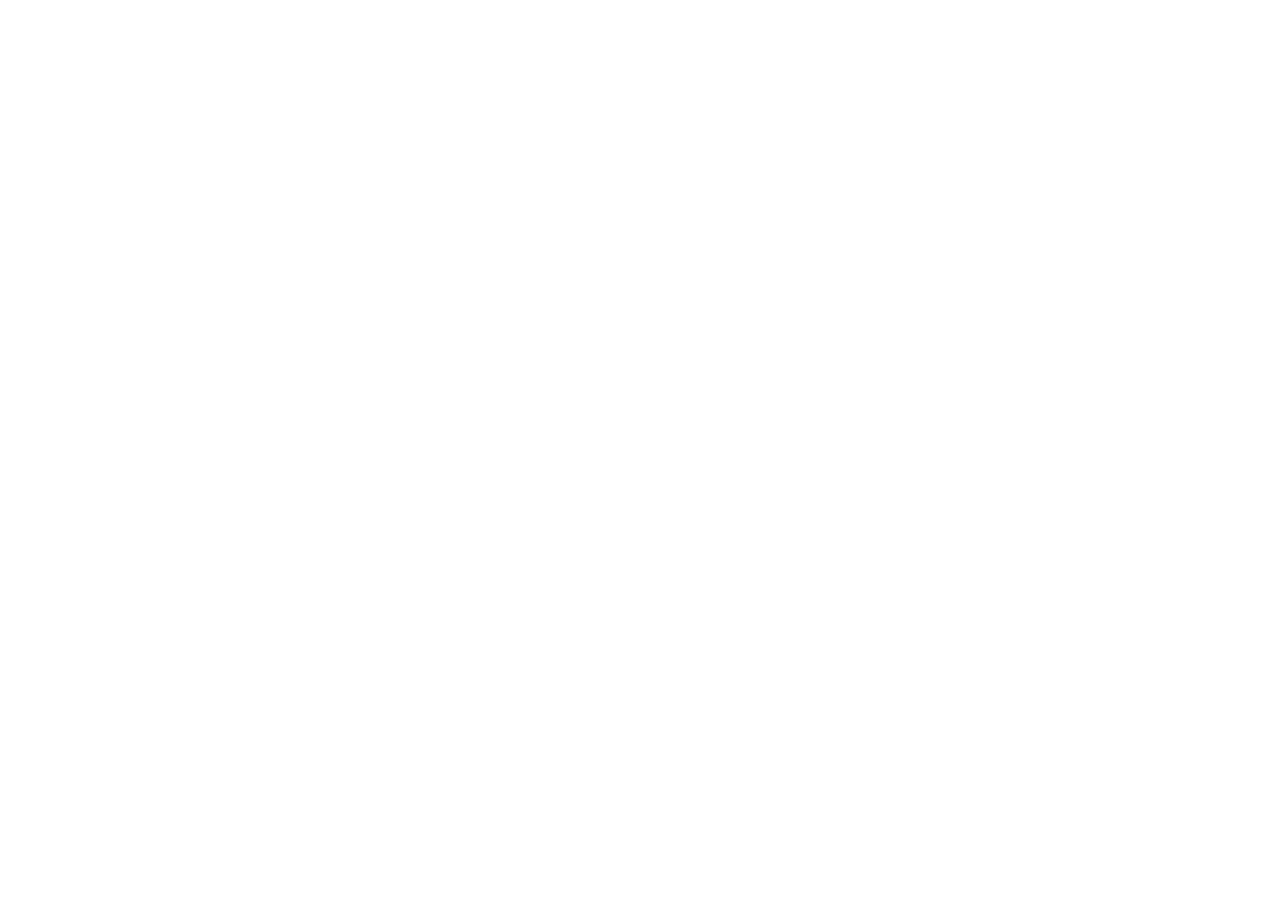
==== 3_Collection-project/index.html @ 9369c30a "add new excercies to git" ====
<!DOCTYPE html>
<html lang="en">
<head>
    <meta charset="UTF-8">
    <meta name="viewport" content="width=device-width, initial-scale=1.0">
    <title>3_Collection</title>
    <script defer src="script.js"></script>
</head>
<body>
    
</body>
</html>
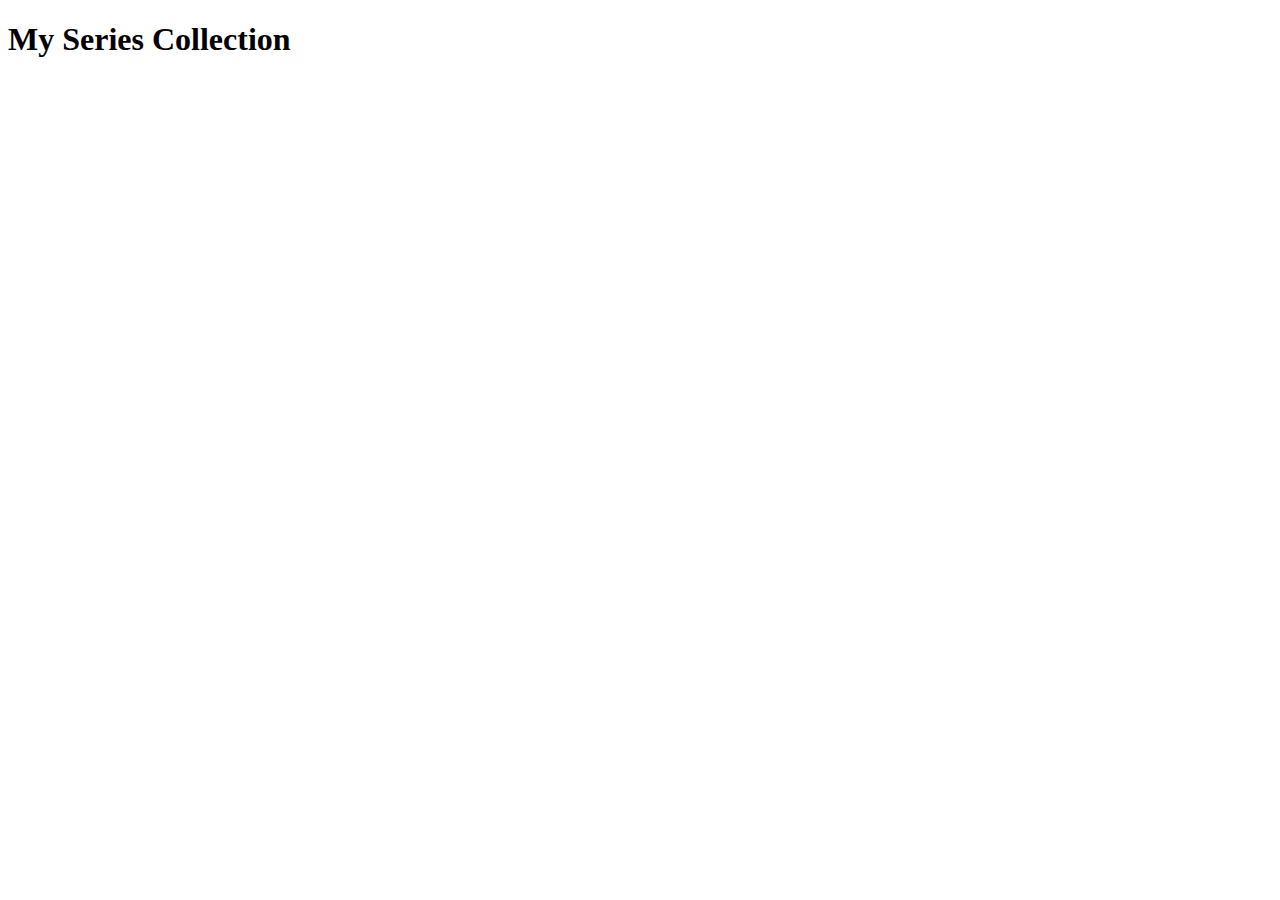
==== commit 0a8ba906: "add HTML content to the file" ====
--- a/3_Collection-project/index.html
+++ b/3_Collection-project/index.html
@@ -7,6 +7,11 @@
     <script defer src="script.js"></script>
 </head>
 <body>
-    
+    <div class="container">
+        <h1>My Series Collection</h1>
+        <div class="card-container">
+
+        </div>
+    </div>
 </body>
 </html>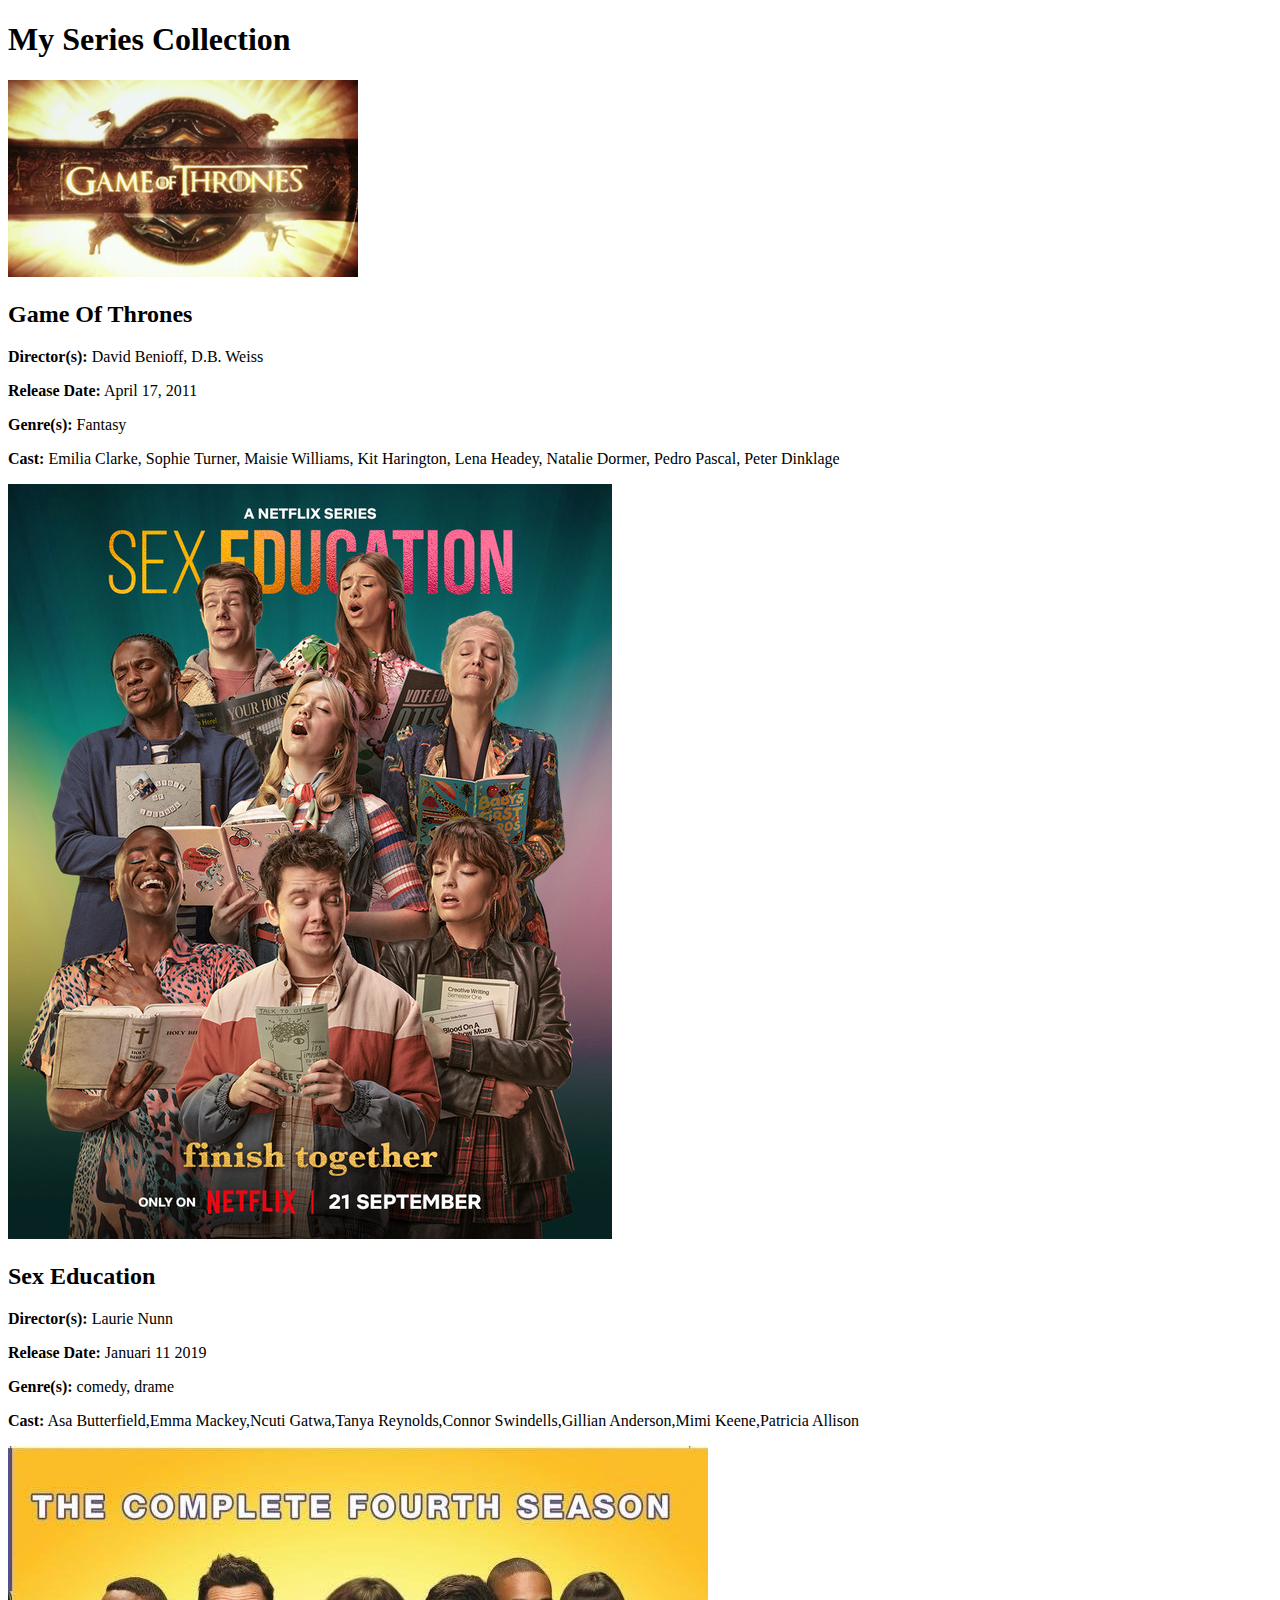
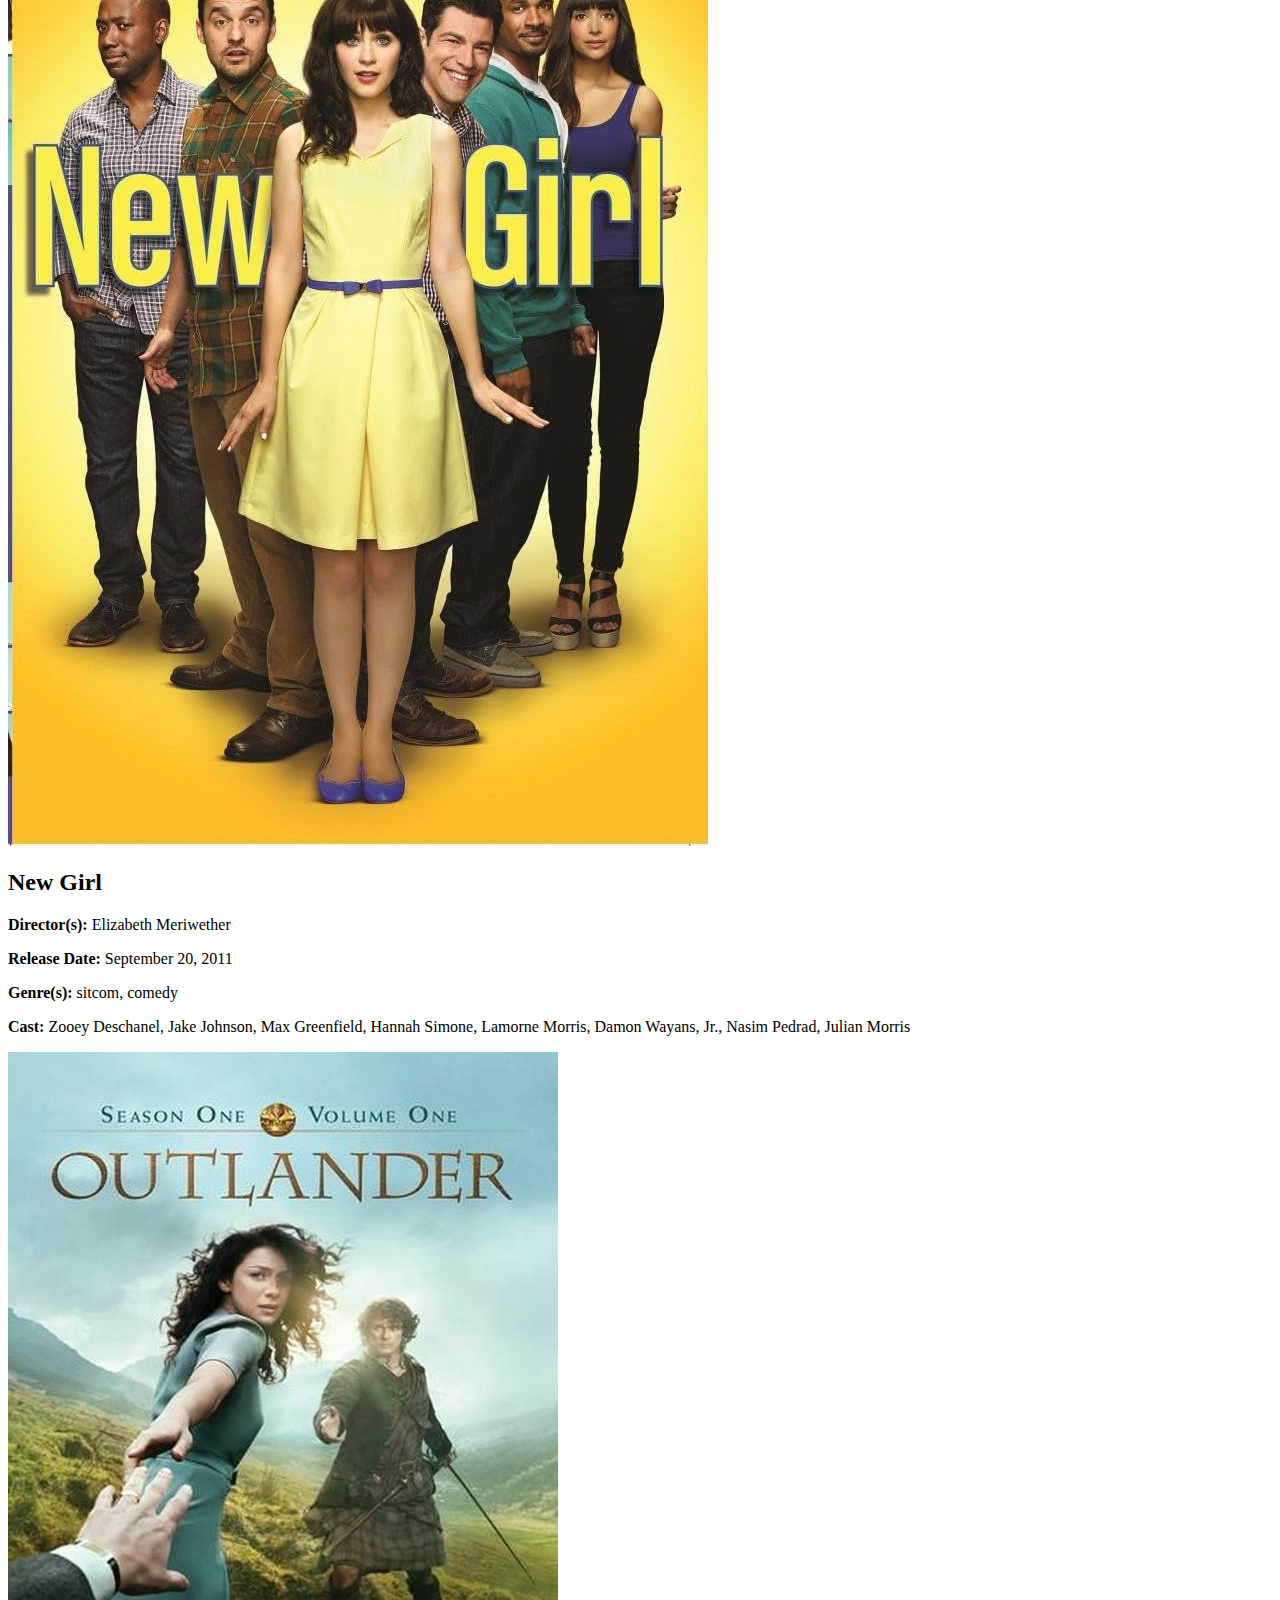
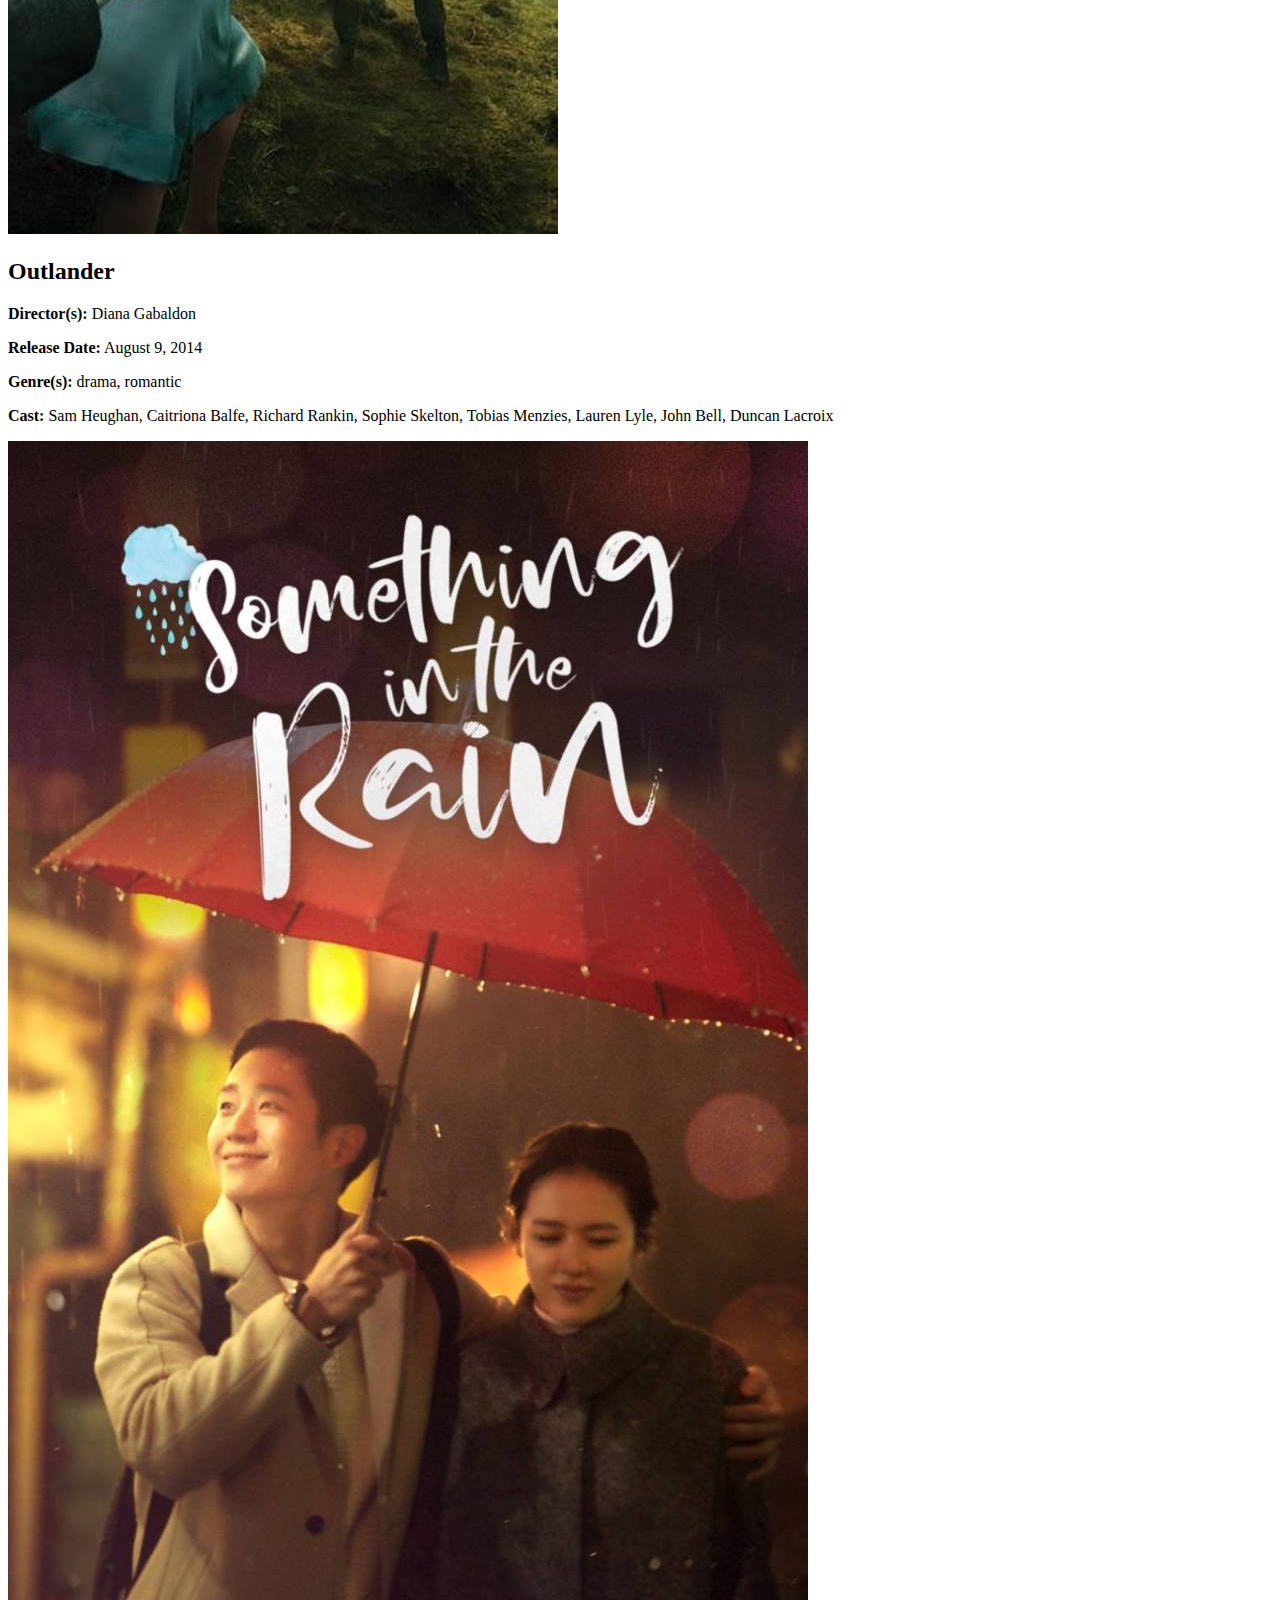
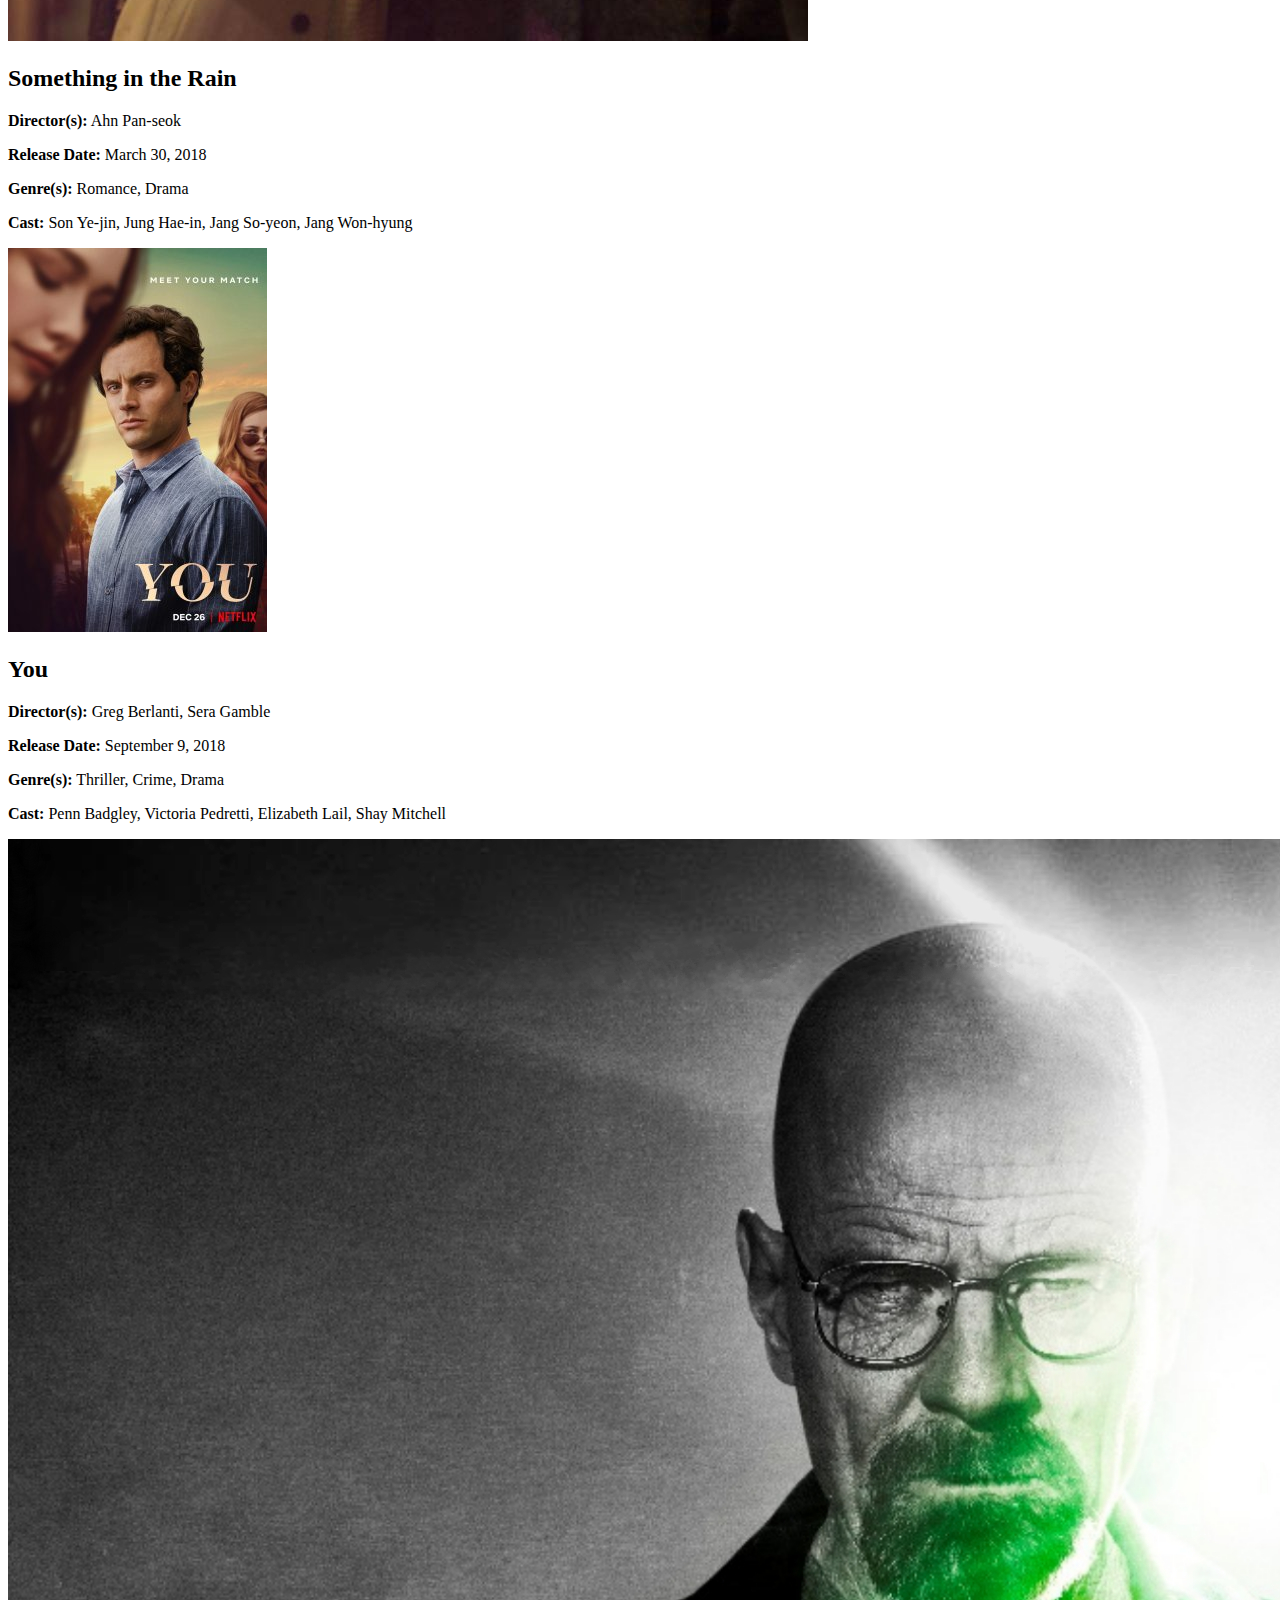
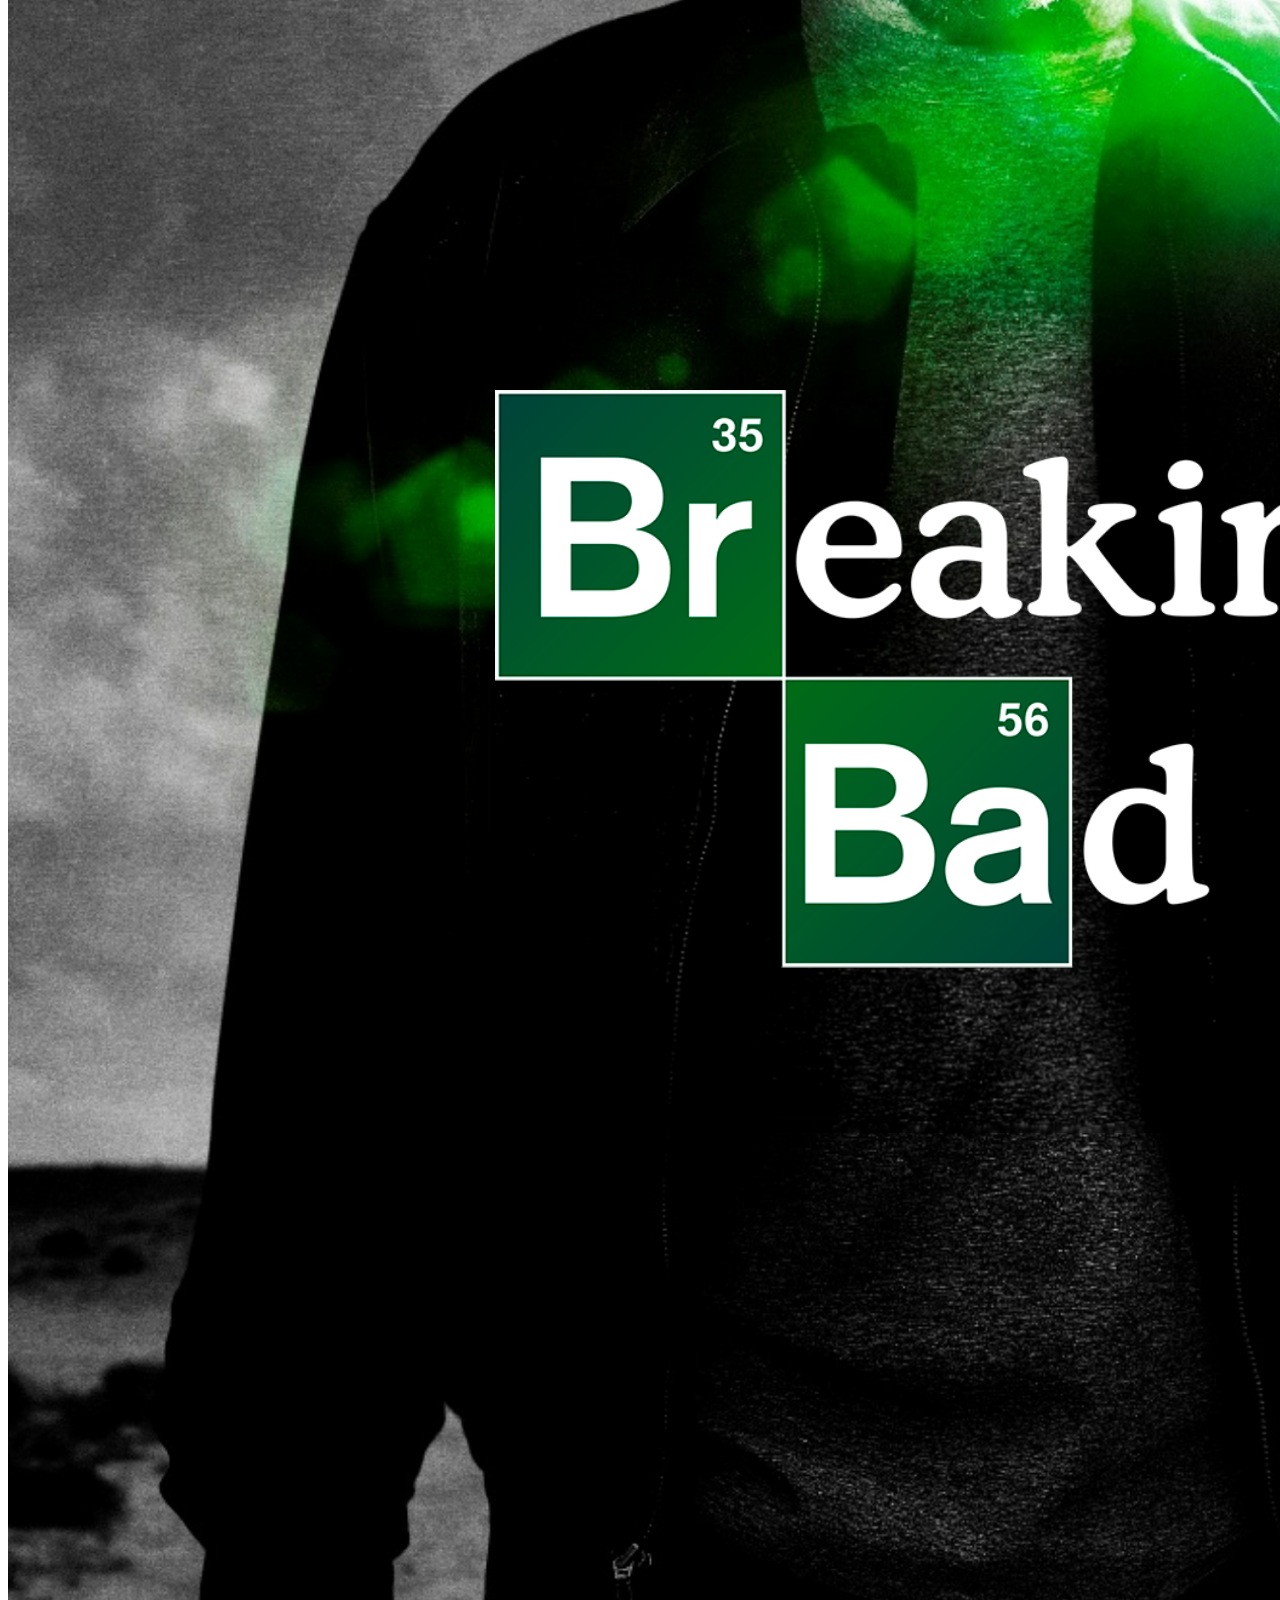
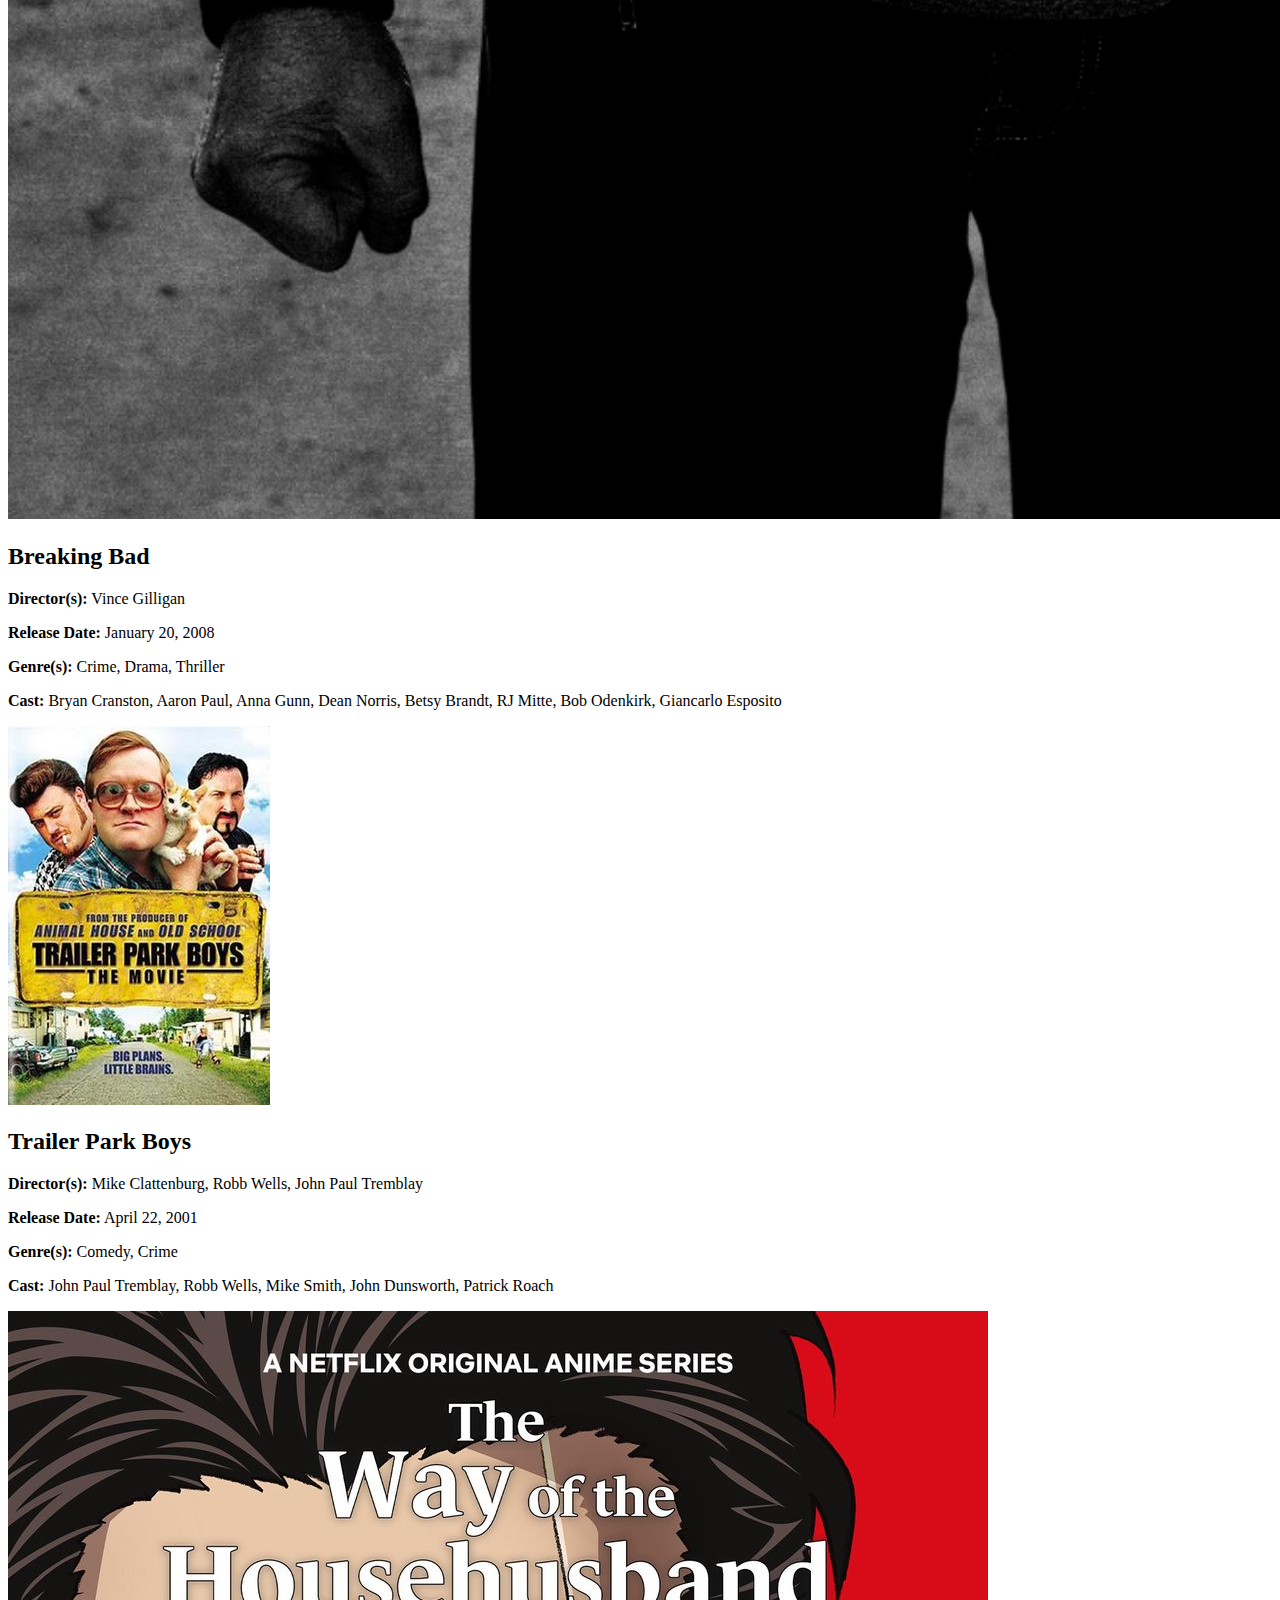
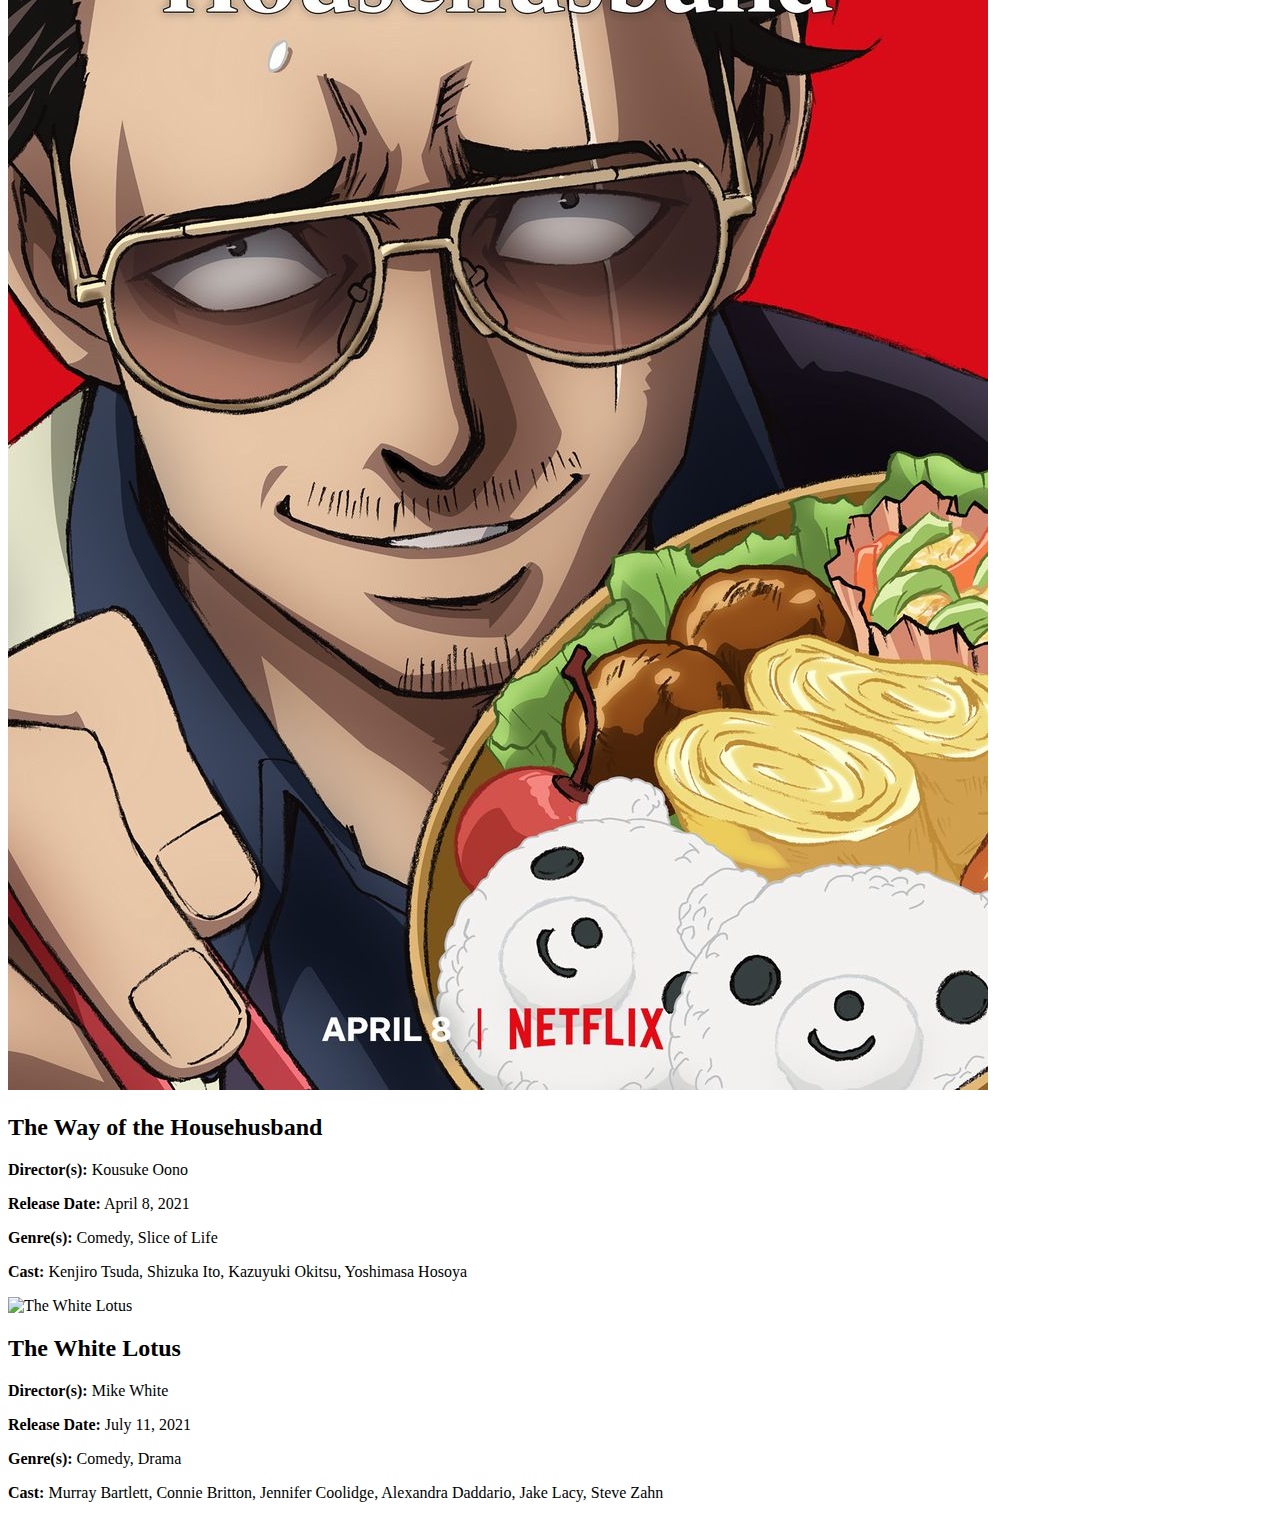
==== commit 63ff6f2c: "add HTML test to the file" ====
--- a/3_Collection-project/index.html
+++ b/3_Collection-project/index.html
@@ -10,7 +10,116 @@
     <div class="container">
         <h1>My Series Collection</h1>
         <div class="card-container">
-
+            <!--First Card-->
+            <div class="card"> 
+                <img src="../img/Game_of_Thrones_title_card.jpg" alt="Game Of Thrones" class="card-image">
+                <div class="card-info">
+                    <h2>Game Of Thrones</h2>
+                    <p><strong>Director(s):</strong> David Benioff, D.B. Weiss</p>
+                    <p><strong>Release Date:</strong> April 17, 2011</p>
+                    <p><strong>Genre(s):</strong> Fantasy</p>
+                    <p><strong>Cast:</strong> Emilia Clarke, Sophie Turner, Maisie Williams, Kit Harington, Lena Headey, Natalie Dormer, Pedro Pascal, Peter Dinklage</p>
+                </div>
+            </div>
+            <!--Second Card-->
+            <div class="card">
+                <img src="../img/sex_education_.jpg" alt="Sex Education" class="card-image">
+                <div class="card-info">
+                    <h2>Sex Education</h2>
+                    <p><strong>Director(s):</strong> Laurie Nunn</p>
+                    <p><strong>Release Date:</strong> Januari 11 2019</p>
+                    <p><strong>Genre(s):</strong> comedy, drame</p>
+                    <p><strong>Cast:</strong> Asa Butterfield,Emma Mackey,Ncuti Gatwa,Tanya Reynolds,Connor Swindells,Gillian Anderson,Mimi Keene,Patricia Allison</p>
+                </div>
+            </div>
+            <!--Third Card-->
+            <div class="card">
+                <img src="../img/new_girl.jpg" alt="New Girl" class="card-image">
+                <div class="card-info">
+                    <h2>New Girl</h2>
+                    <p><strong>Director(s):</strong> Elizabeth Meriwether</p>
+                    <p><strong>Release Date:</strong> September 20, 2011</p>
+                    <p><strong>Genre(s):</strong> sitcom, comedy</p>
+                    <p><strong>Cast:</strong> Zooey Deschanel, Jake Johnson, Max Greenfield, Hannah Simone, Lamorne Morris, Damon Wayans, Jr., Nasim Pedrad, Julian Morris</p>
+                </div>
+            </div>
+            <!--Fourth Card-->
+            <div class="card">
+                <img src="../img/Outlander.jpg" alt="Outlander" class="card-image">
+                <div class="card-info">
+                    <h2>Outlander</h2>
+                    <p><strong>Director(s):</strong> Diana Gabaldon</p>
+                    <p><strong>Release Date:</strong> August 9, 2014</p>
+                    <p><strong>Genre(s):</strong> drama, romantic</p>
+                    <p><strong>Cast:</strong> Sam Heughan, Caitriona Balfe, Richard Rankin, Sophie Skelton, Tobias Menzies, Lauren Lyle, John Bell, Duncan Lacroix</p>
+                </div>
+            </div>
+            <!--Fifth Card-->
+            <div class="card">
+                <img src="../img/Sonething_In_The_Rain.jpg" alt="Something in the Rain" class="card-image">
+                <div class="card-info">
+                    <h2>Something in the Rain</h2>
+                    <p><strong>Director(s):</strong> Ahn Pan-seok</p>
+                    <p><strong>Release Date:</strong> March 30, 2018</p>
+                    <p><strong>Genre(s):</strong> Romance, Drama</p>
+                    <p><strong>Cast:</strong> Son Ye-jin, Jung Hae-in, Jang So-yeon, Jang Won-hyung</p>
+                </div>
+            </div>
+            <!--sixth Card-->
+            <div class="card">
+                <img src="../img/You.jpg" alt="You" class="card-image">
+                <div class="card-info">
+                    <h2>You</h2>
+                    <p><strong>Director(s):</strong> Greg Berlanti, Sera Gamble</p>
+                    <p><strong>Release Date:</strong> September 9, 2018</p>
+                    <p><strong>Genre(s):</strong> Thriller, Crime, Drama</p>
+                    <p><strong>Cast:</strong> Penn Badgley, Victoria Pedretti, Elizabeth Lail, Shay Mitchell</p>
+                </div>
+            </div>
+            <!--seventh Card-->
+            <div class="card">
+                <img src="../img/breaking_bad.jpg" alt="Breaking Bad" class="card-image">
+                <div class="card-info">
+                    <h2>Breaking Bad</h2>
+                    <p><strong>Director(s):</strong> Vince Gilligan</p>
+                    <p><strong>Release Date:</strong> January 20, 2008</p>
+                    <p><strong>Genre(s):</strong> Crime, Drama, Thriller</p>
+                    <p><strong>Cast:</strong> Bryan Cranston, Aaron Paul, Anna Gunn, Dean Norris, Betsy Brandt, RJ Mitte, Bob Odenkirk, Giancarlo Esposito</p>
+                </div>
+            </div>
+            <!--eighth Card-->
+            <div class="card">
+                <img src="../img/trailer_park_boys.jpg" alt="Trailer Park Boys" class="card-image">
+                <div class="card-info">
+                    <h2>Trailer Park Boys</h2>
+                    <p><strong>Director(s):</strong> Mike Clattenburg, Robb Wells, John Paul Tremblay</p>
+                    <p><strong>Release Date:</strong> April 22, 2001</p>
+                    <p><strong>Genre(s):</strong> Comedy, Crime</p>
+                    <p><strong>Cast:</strong> John Paul Tremblay, Robb Wells, Mike Smith, John Dunsworth, Patrick Roach</p>
+                </div>
+            </div>
+            <!--ninth Card-->
+            <div class="card">
+                <img src="../img/Househusband_.jpg" alt="The Way of the Househusband" class="card-image">
+                <div class="card-info">
+                    <h2>The Way of the Househusband</h2>
+                    <p><strong>Director(s):</strong> Kousuke Oono</p>
+                    <p><strong>Release Date:</strong> April 8, 2021</p>
+                    <p><strong>Genre(s):</strong> Comedy, Slice of Life</p>
+                    <p><strong>Cast:</strong> Kenjiro Tsuda, Shizuka Ito, Kazuyuki Okitsu, Yoshimasa Hosoya</p>
+                </div>
+            </div>
+            <!--tenth Card-->
+            <div class="card">
+                <img src="./img/Game_of_Thrones_title_card.jpg" alt="The White Lotus" class="card-image">
+                <div class="card-info">
+                    <h2>The White Lotus</h2>
+                    <p><strong>Director(s):</strong> Mike White</p>
+                    <p><strong>Release Date:</strong> July 11, 2021</p>
+                    <p><strong>Genre(s):</strong> Comedy, Drama</p>
+                    <p><strong>Cast:</strong> Murray Bartlett, Connie Britton, Jennifer Coolidge, Alexandra Daddario, Jake Lacy, Steve Zahn</p>
+                </div>
+            </div>
         </div>
     </div>
 </body>
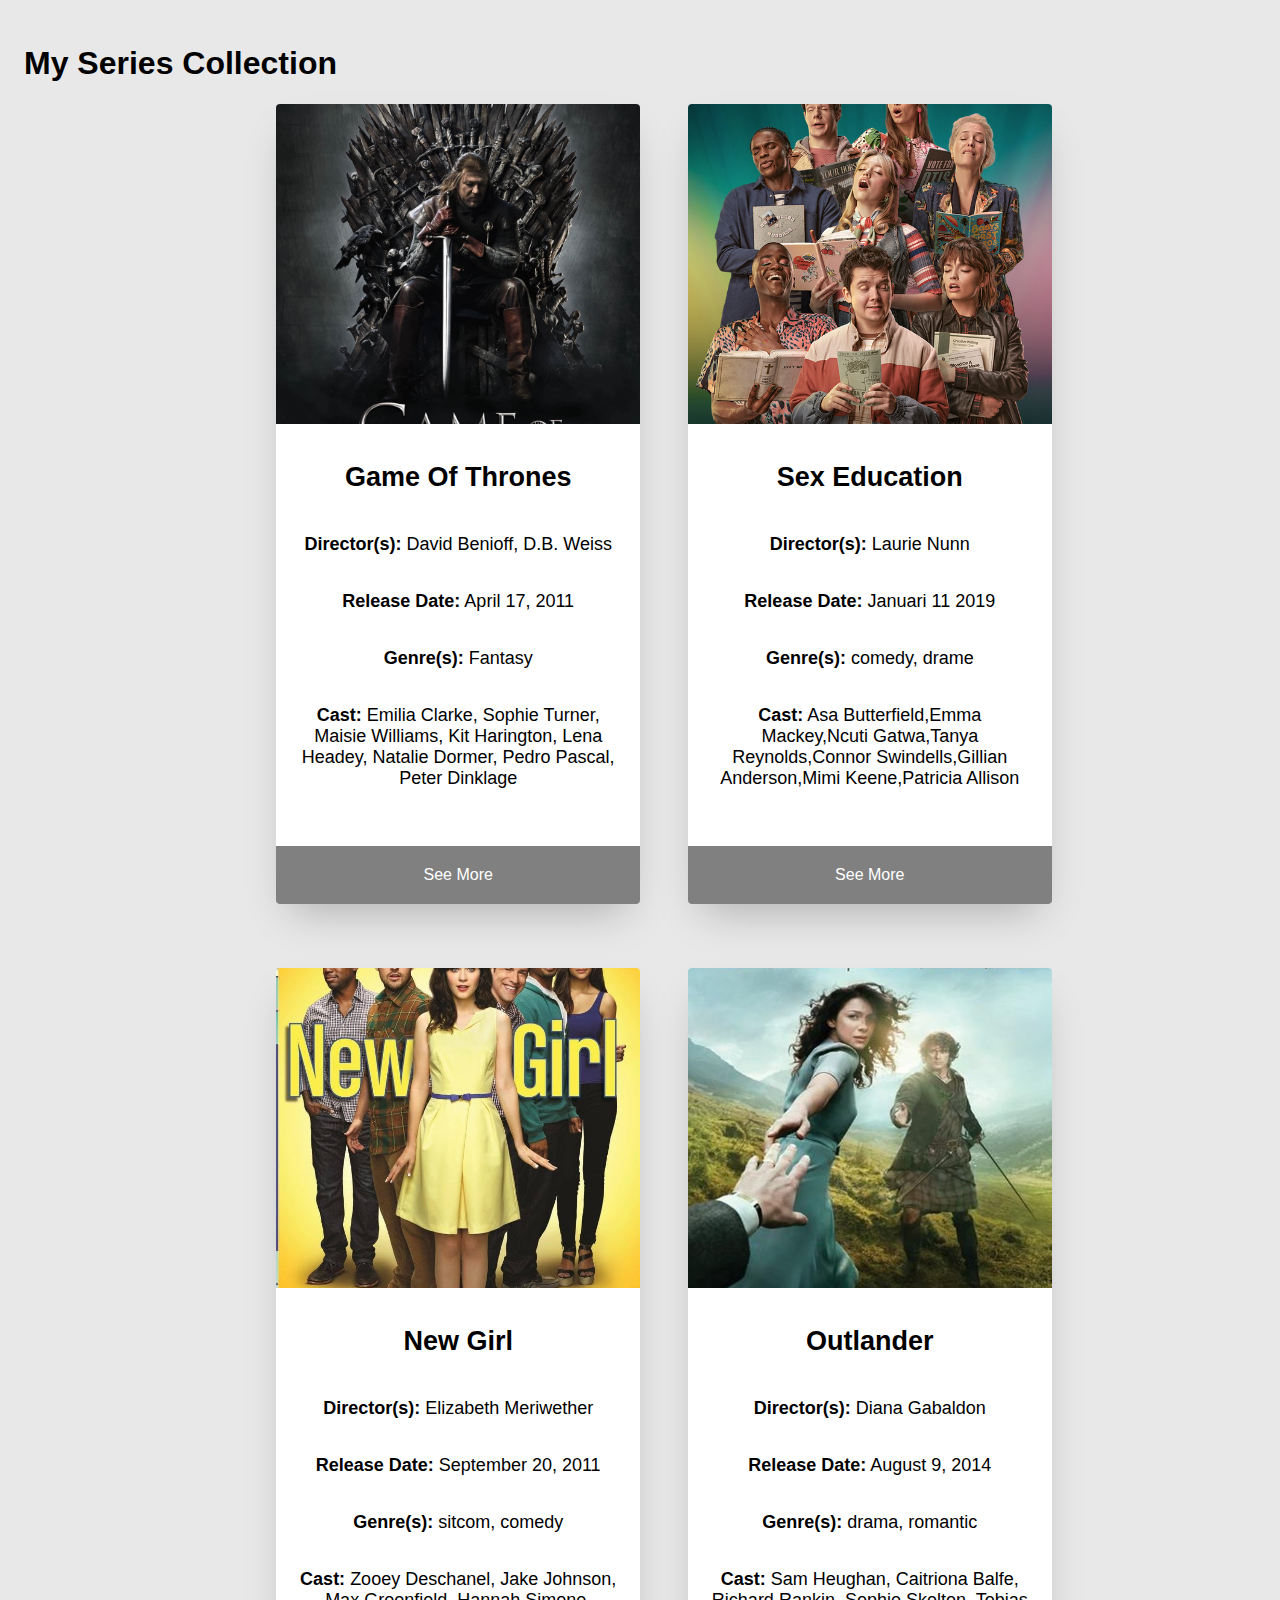
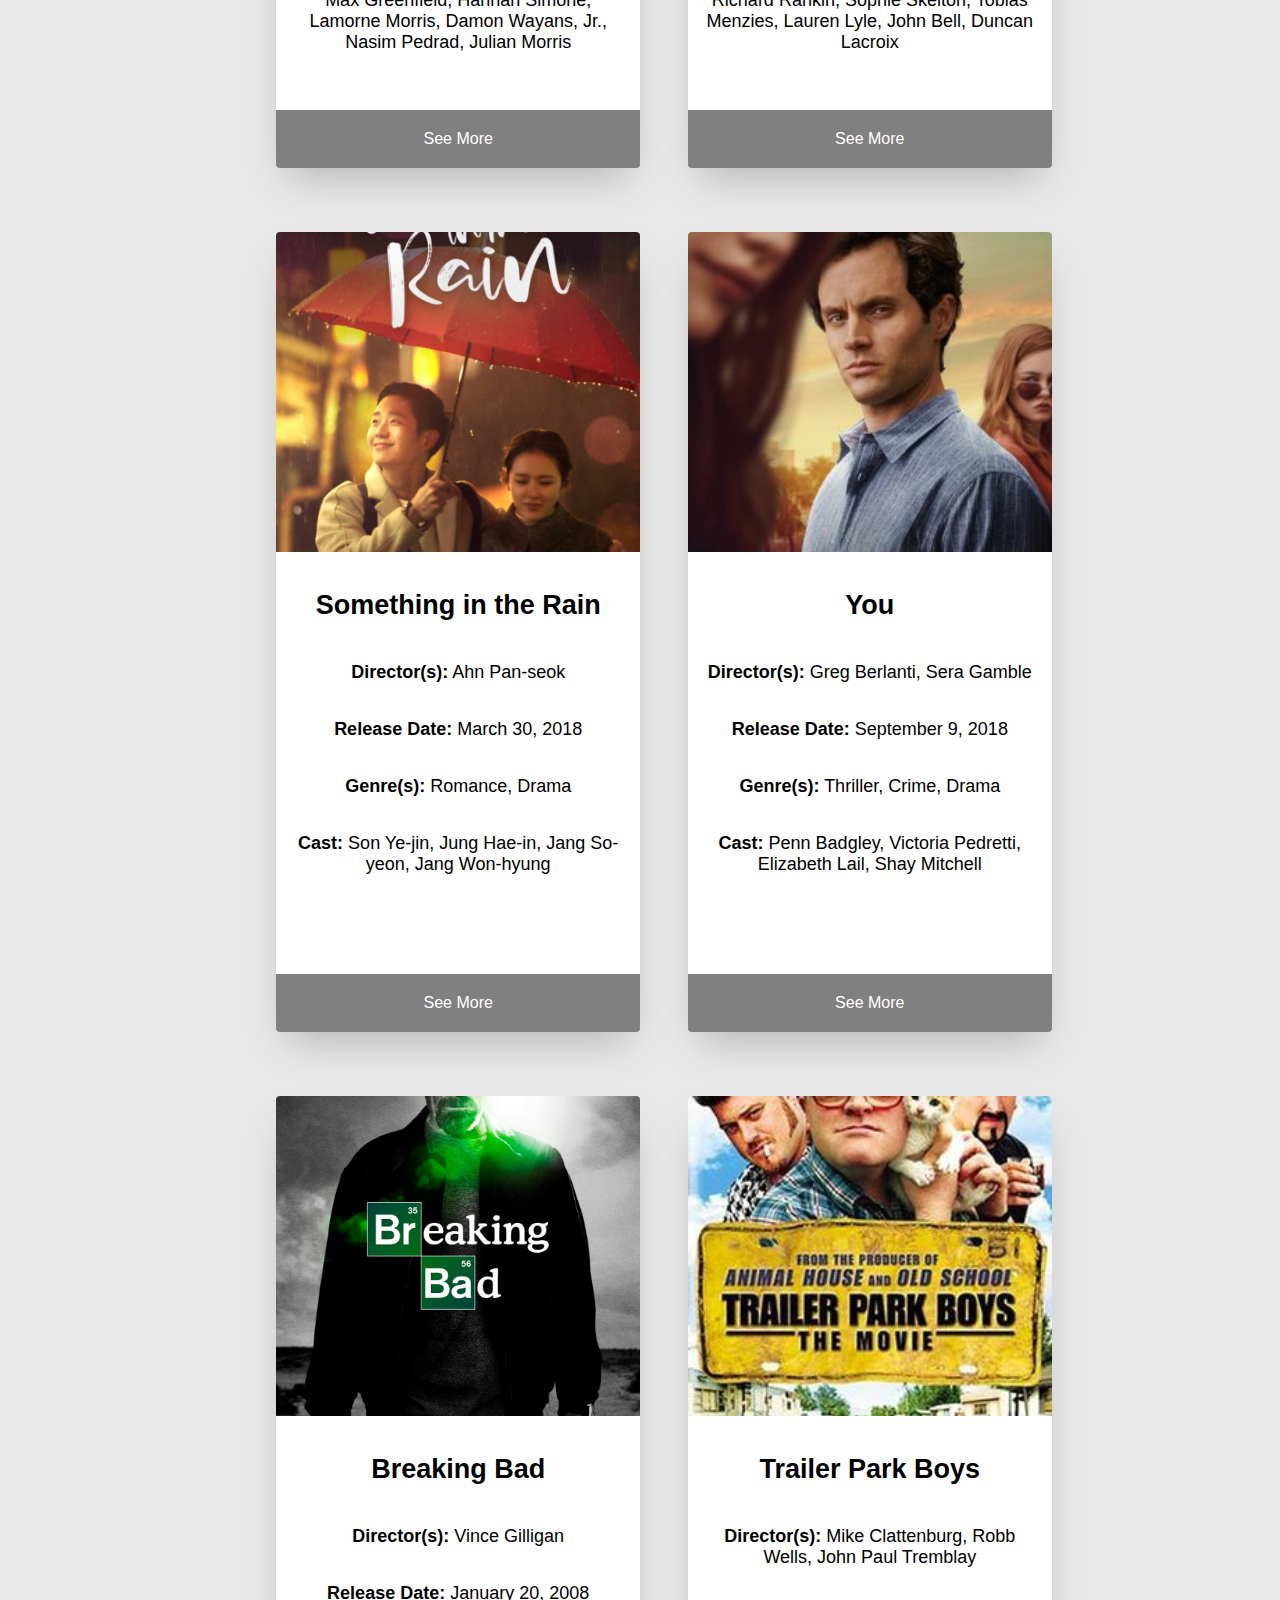
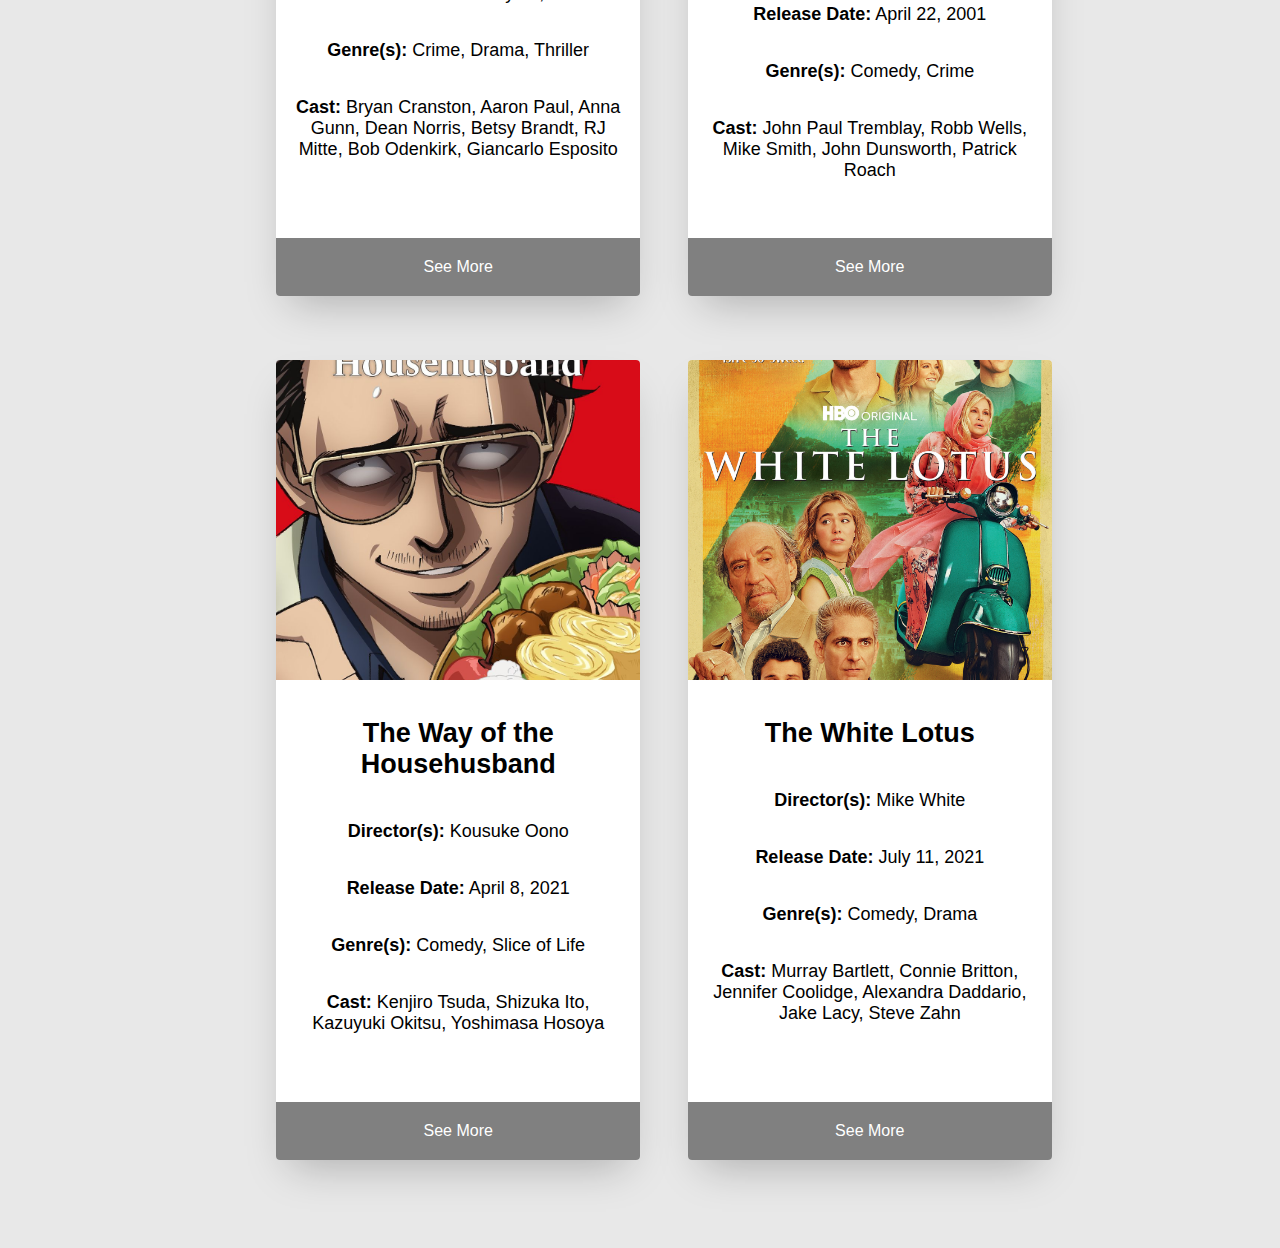
==== commit 6db61c49: "add css to the file" ====
--- a/3_Collection-project/index.html
+++ b/3_Collection-project/index.html
@@ -4,14 +4,14 @@
     <meta charset="UTF-8">
     <meta name="viewport" content="width=device-width, initial-scale=1.0">
     <title>3_Collection</title>
-    <script defer src="script.js"></script>
+    <link rel= "stylesheet" href= "style.css">
 </head>
 <body>
     <div class="container">
         <h1>My Series Collection</h1>
-        <div class="card-container">
+        <section class="card-container">
             <!--First Card-->
-            <div class="card"> 
+            <article class="card"> 
                 <img src="../img/Game_of_Thrones_title_card.jpg" alt="Game Of Thrones" class="card-image">
                 <div class="card-info">
                     <h2>Game Of Thrones</h2>
@@ -20,9 +20,10 @@
                     <p><strong>Genre(s):</strong> Fantasy</p>
                     <p><strong>Cast:</strong> Emilia Clarke, Sophie Turner, Maisie Williams, Kit Harington, Lena Headey, Natalie Dormer, Pedro Pascal, Peter Dinklage</p>
                 </div>
-            </div>
+                <a href="https://www.youtube.com/watch?v=KPLWWIOCOOQ" class="btn">See More</a>
+            </article>
             <!--Second Card-->
-            <div class="card">
+            <article class="card">
                 <img src="../img/sex_education_.jpg" alt="Sex Education" class="card-image">
                 <div class="card-info">
                     <h2>Sex Education</h2>
@@ -31,9 +32,10 @@
                     <p><strong>Genre(s):</strong> comedy, drame</p>
                     <p><strong>Cast:</strong> Asa Butterfield,Emma Mackey,Ncuti Gatwa,Tanya Reynolds,Connor Swindells,Gillian Anderson,Mimi Keene,Patricia Allison</p>
                 </div>
-            </div>
+                <a href="https://www.youtube.com/watch?v=Hd2ldTR-WpI" class="btn">See More</a>
+            </article>
             <!--Third Card-->
-            <div class="card">
+            <article class="card">
                 <img src="../img/new_girl.jpg" alt="New Girl" class="card-image">
                 <div class="card-info">
                     <h2>New Girl</h2>
@@ -42,9 +44,10 @@
                     <p><strong>Genre(s):</strong> sitcom, comedy</p>
                     <p><strong>Cast:</strong> Zooey Deschanel, Jake Johnson, Max Greenfield, Hannah Simone, Lamorne Morris, Damon Wayans, Jr., Nasim Pedrad, Julian Morris</p>
                 </div>
-            </div>
+                <a href="https://www.youtube.com/watch?v=19jvAM1oZRA" class="btn">See More</a>
+            </article>
             <!--Fourth Card-->
-            <div class="card">
+            <article class="card">
                 <img src="../img/Outlander.jpg" alt="Outlander" class="card-image">
                 <div class="card-info">
                     <h2>Outlander</h2>
@@ -53,9 +56,10 @@
                     <p><strong>Genre(s):</strong> drama, romantic</p>
                     <p><strong>Cast:</strong> Sam Heughan, Caitriona Balfe, Richard Rankin, Sophie Skelton, Tobias Menzies, Lauren Lyle, John Bell, Duncan Lacroix</p>
                 </div>
-            </div>
+                <a href="https://www.youtube.com/watch?v=PFFKjptRr7Y" class="btn">See More</a>
+            </article>
             <!--Fifth Card-->
-            <div class="card">
+            <article class="card">
                 <img src="../img/Sonething_In_The_Rain.jpg" alt="Something in the Rain" class="card-image">
                 <div class="card-info">
                     <h2>Something in the Rain</h2>
@@ -64,9 +68,10 @@
                     <p><strong>Genre(s):</strong> Romance, Drama</p>
                     <p><strong>Cast:</strong> Son Ye-jin, Jung Hae-in, Jang So-yeon, Jang Won-hyung</p>
                 </div>
-            </div>
+                <a href="https://www.youtube.com/watch?v=7RGk6NXwbrY" class="btn">See More</a>
+            </article>
             <!--sixth Card-->
-            <div class="card">
+            <article class="card">
                 <img src="../img/You.jpg" alt="You" class="card-image">
                 <div class="card-info">
                     <h2>You</h2>
@@ -75,9 +80,10 @@
                     <p><strong>Genre(s):</strong> Thriller, Crime, Drama</p>
                     <p><strong>Cast:</strong> Penn Badgley, Victoria Pedretti, Elizabeth Lail, Shay Mitchell</p>
                 </div>
-            </div>
+                <a href="https://www.youtube.com/watch?v=srx7fSBwvF4" class="btn">See More</a>
+            </article>
             <!--seventh Card-->
-            <div class="card">
+            <article class="card">
                 <img src="../img/breaking_bad.jpg" alt="Breaking Bad" class="card-image">
                 <div class="card-info">
                     <h2>Breaking Bad</h2>
@@ -86,9 +92,10 @@
                     <p><strong>Genre(s):</strong> Crime, Drama, Thriller</p>
                     <p><strong>Cast:</strong> Bryan Cranston, Aaron Paul, Anna Gunn, Dean Norris, Betsy Brandt, RJ Mitte, Bob Odenkirk, Giancarlo Esposito</p>
                 </div>
-            </div>
+                <a href="https://www.youtube.com/watch?v=HhesaQXLuRY" class="btn">See More</a>
+            </article>
             <!--eighth Card-->
-            <div class="card">
+            <article class="card">
                 <img src="../img/trailer_park_boys.jpg" alt="Trailer Park Boys" class="card-image">
                 <div class="card-info">
                     <h2>Trailer Park Boys</h2>
@@ -97,9 +104,10 @@
                     <p><strong>Genre(s):</strong> Comedy, Crime</p>
                     <p><strong>Cast:</strong> John Paul Tremblay, Robb Wells, Mike Smith, John Dunsworth, Patrick Roach</p>
                 </div>
-            </div>
+                <a href="https://www.youtube.com/watch?v=dOHY2qsA_tM" class="btn">See More</a>
+            </article>
             <!--ninth Card-->
-            <div class="card">
+            <article class="card">
                 <img src="../img/Househusband_.jpg" alt="The Way of the Househusband" class="card-image">
                 <div class="card-info">
                     <h2>The Way of the Househusband</h2>
@@ -108,10 +116,11 @@
                     <p><strong>Genre(s):</strong> Comedy, Slice of Life</p>
                     <p><strong>Cast:</strong> Kenjiro Tsuda, Shizuka Ito, Kazuyuki Okitsu, Yoshimasa Hosoya</p>
                 </div>
-            </div>
+                <a href="https://www.youtube.com/watch?v=cvZ9thKolOA" class="btn">See More</a>
+            </article>
             <!--tenth Card-->
-            <div class="card">
-                <img src="./img/Game_of_Thrones_title_card.jpg" alt="The White Lotus" class="card-image">
+            <article class="card">
+                <img src="../img/the_white_lotus.jpg" alt="The White Lotus" class="card-image">
                 <div class="card-info">
                     <h2>The White Lotus</h2>
                     <p><strong>Director(s):</strong> Mike White</p>
@@ -119,8 +128,10 @@
                     <p><strong>Genre(s):</strong> Comedy, Drama</p>
                     <p><strong>Cast:</strong> Murray Bartlett, Connie Britton, Jennifer Coolidge, Alexandra Daddario, Jake Lacy, Steve Zahn</p>
                 </div>
-            </div>
-        </div>
+                <a href="https://www.youtube.com/watch?v=TGLq7_MonZ4" class="btn">See More</a>
+            </article>
+        </section>
     </div>
+<script defer src="script.js"></script>
 </body>
 </html>--- a/3_Collection-project/style.css
+++ b/3_Collection-project/style.css
@@ -0,0 +1,78 @@
+body {
+    background-color: rgb(232, 232, 232);
+    font-family: 'Roboto','Helvetica Neue', Helvetica, Arial, sans-serif;
+    font-style: normal;
+    font-weight: 400;
+    letter-spacing: 0;
+    padding: 1rem;
+    text-rendering: optimizeLegibility;
+    -webkit-font-smoothing: antialiased;
+    -moz-osx-font-smoothing: grayscale;
+    -moz-font-feature-settings: "liga" on;
+}
+
+.card-container {
+    display: flex;
+    flex-direction: row;
+    flex-wrap: wrap;
+    justify-content: center;
+    margin: 0;
+    margin-left: 10px;
+    margin-right: 10px;
+    padding: 0;
+}
+
+.card {
+    background-color: white;
+    border-radius: 0.25rem;
+    box-shadow: 0 20px 40px -14px rgba(0,0,0,0.25);
+    display: flex;
+    flex-direction: column;
+    flex: 0 1 auto;
+    overflow: hidden;
+    max-width: 30%;
+    max-height: 50rem;
+    margin-left: 3rem;
+    margin-bottom: 4rem;
+    align-items: center; /* Center child elements vertically within the card */
+    justify-content: space-between; /* Distribute space evenly between child elements */
+}
+
+.card-image {
+    max-height: 40%;
+    height: auto;
+    max-width: 100%;
+    width: 100%;
+    object-fit: cover;
+}
+
+.card-info {
+    display: flex;
+    flex-direction: column;
+    flex: 1 1 auto;
+    padding: 1rem;
+    text-align: center;
+    font-size: 18px;
+}
+
+.btn {
+    display: flex;
+    align-items: center;
+    justify-content: center;
+    color: #fff;
+    text-align: center;
+    background: grey;
+    text-decoration: none;
+    padding: 20px 5px;
+    width: 100%; /* Ensure the button takes up full width within the card */
+    transition: 0.3s;
+}
+
+.card:hover {
+    transform: scale(1.1);
+    box-shadow: 0 0 40px -10px rgba(0, 0, 0, 0.25);
+  }
+
+.btn:hover {
+    background-color: blue;
+  }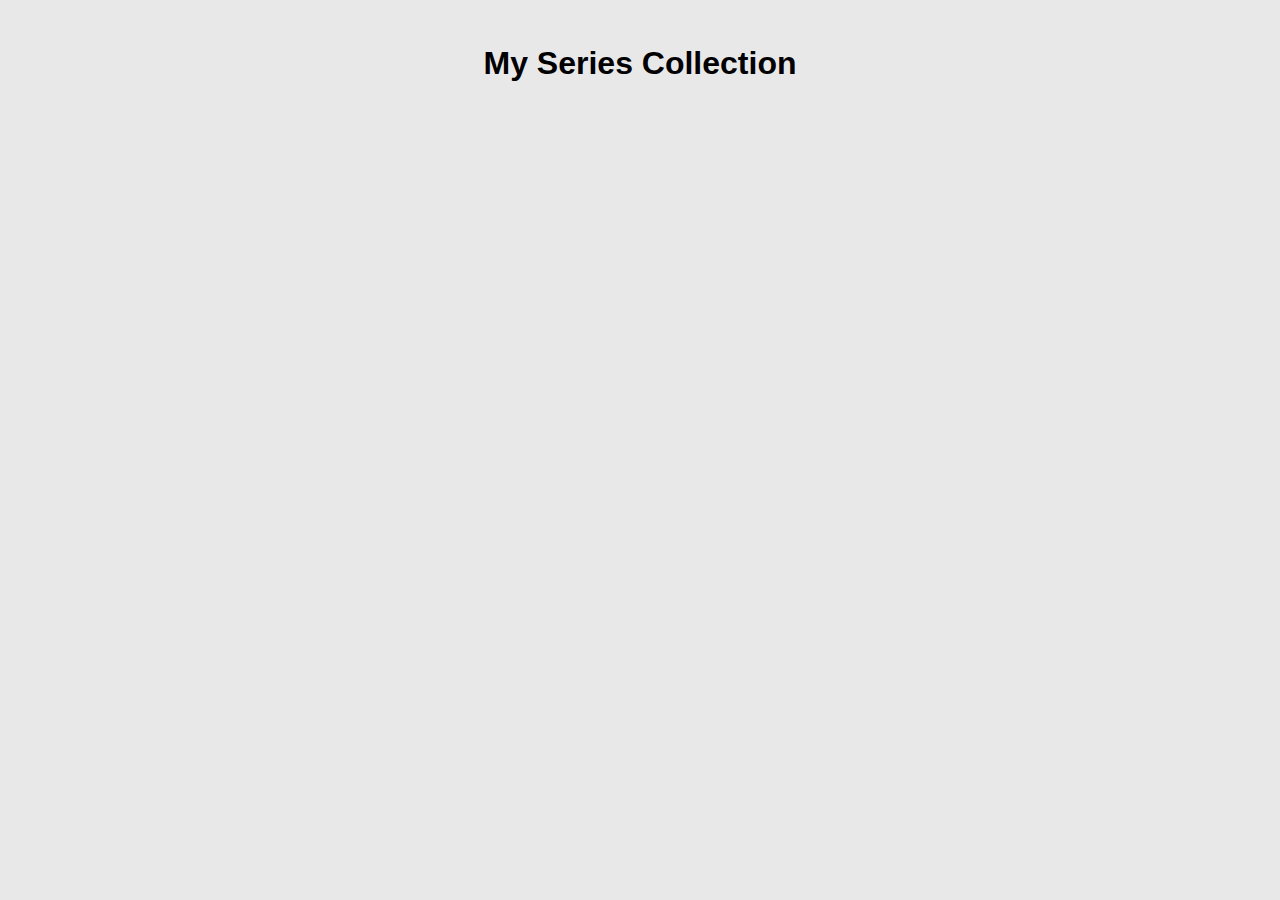
==== commit 952df8bf: "delete html structure and add javacript" ====
--- a/3_Collection-project/index.html
+++ b/3_Collection-project/index.html
@@ -10,126 +10,7 @@
     <div class="container">
         <h1>My Series Collection</h1>
         <section class="card-container">
-            <!--First Card-->
-            <article class="card"> 
-                <img src="../img/Game_of_Thrones_title_card.jpg" alt="Game Of Thrones" class="card-image">
-                <div class="card-info">
-                    <h2>Game Of Thrones</h2>
-                    <p><strong>Director(s):</strong> David Benioff, D.B. Weiss</p>
-                    <p><strong>Release Date:</strong> April 17, 2011</p>
-                    <p><strong>Genre(s):</strong> Fantasy</p>
-                    <p><strong>Cast:</strong> Emilia Clarke, Sophie Turner, Maisie Williams, Kit Harington, Lena Headey, Natalie Dormer, Pedro Pascal, Peter Dinklage</p>
-                </div>
-                <a href="https://www.youtube.com/watch?v=KPLWWIOCOOQ" class="btn">See More</a>
-            </article>
-            <!--Second Card-->
-            <article class="card">
-                <img src="../img/sex_education_.jpg" alt="Sex Education" class="card-image">
-                <div class="card-info">
-                    <h2>Sex Education</h2>
-                    <p><strong>Director(s):</strong> Laurie Nunn</p>
-                    <p><strong>Release Date:</strong> Januari 11 2019</p>
-                    <p><strong>Genre(s):</strong> comedy, drame</p>
-                    <p><strong>Cast:</strong> Asa Butterfield,Emma Mackey,Ncuti Gatwa,Tanya Reynolds,Connor Swindells,Gillian Anderson,Mimi Keene,Patricia Allison</p>
-                </div>
-                <a href="https://www.youtube.com/watch?v=Hd2ldTR-WpI" class="btn">See More</a>
-            </article>
-            <!--Third Card-->
-            <article class="card">
-                <img src="../img/new_girl.jpg" alt="New Girl" class="card-image">
-                <div class="card-info">
-                    <h2>New Girl</h2>
-                    <p><strong>Director(s):</strong> Elizabeth Meriwether</p>
-                    <p><strong>Release Date:</strong> September 20, 2011</p>
-                    <p><strong>Genre(s):</strong> sitcom, comedy</p>
-                    <p><strong>Cast:</strong> Zooey Deschanel, Jake Johnson, Max Greenfield, Hannah Simone, Lamorne Morris, Damon Wayans, Jr., Nasim Pedrad, Julian Morris</p>
-                </div>
-                <a href="https://www.youtube.com/watch?v=19jvAM1oZRA" class="btn">See More</a>
-            </article>
-            <!--Fourth Card-->
-            <article class="card">
-                <img src="../img/Outlander.jpg" alt="Outlander" class="card-image">
-                <div class="card-info">
-                    <h2>Outlander</h2>
-                    <p><strong>Director(s):</strong> Diana Gabaldon</p>
-                    <p><strong>Release Date:</strong> August 9, 2014</p>
-                    <p><strong>Genre(s):</strong> drama, romantic</p>
-                    <p><strong>Cast:</strong> Sam Heughan, Caitriona Balfe, Richard Rankin, Sophie Skelton, Tobias Menzies, Lauren Lyle, John Bell, Duncan Lacroix</p>
-                </div>
-                <a href="https://www.youtube.com/watch?v=PFFKjptRr7Y" class="btn">See More</a>
-            </article>
-            <!--Fifth Card-->
-            <article class="card">
-                <img src="../img/Sonething_In_The_Rain.jpg" alt="Something in the Rain" class="card-image">
-                <div class="card-info">
-                    <h2>Something in the Rain</h2>
-                    <p><strong>Director(s):</strong> Ahn Pan-seok</p>
-                    <p><strong>Release Date:</strong> March 30, 2018</p>
-                    <p><strong>Genre(s):</strong> Romance, Drama</p>
-                    <p><strong>Cast:</strong> Son Ye-jin, Jung Hae-in, Jang So-yeon, Jang Won-hyung</p>
-                </div>
-                <a href="https://www.youtube.com/watch?v=7RGk6NXwbrY" class="btn">See More</a>
-            </article>
-            <!--sixth Card-->
-            <article class="card">
-                <img src="../img/You.jpg" alt="You" class="card-image">
-                <div class="card-info">
-                    <h2>You</h2>
-                    <p><strong>Director(s):</strong> Greg Berlanti, Sera Gamble</p>
-                    <p><strong>Release Date:</strong> September 9, 2018</p>
-                    <p><strong>Genre(s):</strong> Thriller, Crime, Drama</p>
-                    <p><strong>Cast:</strong> Penn Badgley, Victoria Pedretti, Elizabeth Lail, Shay Mitchell</p>
-                </div>
-                <a href="https://www.youtube.com/watch?v=srx7fSBwvF4" class="btn">See More</a>
-            </article>
-            <!--seventh Card-->
-            <article class="card">
-                <img src="../img/breaking_bad.jpg" alt="Breaking Bad" class="card-image">
-                <div class="card-info">
-                    <h2>Breaking Bad</h2>
-                    <p><strong>Director(s):</strong> Vince Gilligan</p>
-                    <p><strong>Release Date:</strong> January 20, 2008</p>
-                    <p><strong>Genre(s):</strong> Crime, Drama, Thriller</p>
-                    <p><strong>Cast:</strong> Bryan Cranston, Aaron Paul, Anna Gunn, Dean Norris, Betsy Brandt, RJ Mitte, Bob Odenkirk, Giancarlo Esposito</p>
-                </div>
-                <a href="https://www.youtube.com/watch?v=HhesaQXLuRY" class="btn">See More</a>
-            </article>
-            <!--eighth Card-->
-            <article class="card">
-                <img src="../img/trailer_park_boys.jpg" alt="Trailer Park Boys" class="card-image">
-                <div class="card-info">
-                    <h2>Trailer Park Boys</h2>
-                    <p><strong>Director(s):</strong> Mike Clattenburg, Robb Wells, John Paul Tremblay</p>
-                    <p><strong>Release Date:</strong> April 22, 2001</p>
-                    <p><strong>Genre(s):</strong> Comedy, Crime</p>
-                    <p><strong>Cast:</strong> John Paul Tremblay, Robb Wells, Mike Smith, John Dunsworth, Patrick Roach</p>
-                </div>
-                <a href="https://www.youtube.com/watch?v=dOHY2qsA_tM" class="btn">See More</a>
-            </article>
-            <!--ninth Card-->
-            <article class="card">
-                <img src="../img/Househusband_.jpg" alt="The Way of the Househusband" class="card-image">
-                <div class="card-info">
-                    <h2>The Way of the Househusband</h2>
-                    <p><strong>Director(s):</strong> Kousuke Oono</p>
-                    <p><strong>Release Date:</strong> April 8, 2021</p>
-                    <p><strong>Genre(s):</strong> Comedy, Slice of Life</p>
-                    <p><strong>Cast:</strong> Kenjiro Tsuda, Shizuka Ito, Kazuyuki Okitsu, Yoshimasa Hosoya</p>
-                </div>
-                <a href="https://www.youtube.com/watch?v=cvZ9thKolOA" class="btn">See More</a>
-            </article>
-            <!--tenth Card-->
-            <article class="card">
-                <img src="../img/the_white_lotus.jpg" alt="The White Lotus" class="card-image">
-                <div class="card-info">
-                    <h2>The White Lotus</h2>
-                    <p><strong>Director(s):</strong> Mike White</p>
-                    <p><strong>Release Date:</strong> July 11, 2021</p>
-                    <p><strong>Genre(s):</strong> Comedy, Drama</p>
-                    <p><strong>Cast:</strong> Murray Bartlett, Connie Britton, Jennifer Coolidge, Alexandra Daddario, Jake Lacy, Steve Zahn</p>
-                </div>
-                <a href="https://www.youtube.com/watch?v=TGLq7_MonZ4" class="btn">See More</a>
-            </article>
+            
         </section>
     </div>
 <script defer src="script.js"></script>
--- a/3_Collection-project/style.css
+++ b/3_Collection-project/style.css
@@ -8,7 +8,11 @@
     text-rendering: optimizeLegibility;
     -webkit-font-smoothing: antialiased;
     -moz-osx-font-smoothing: grayscale;
-    -moz-font-feature-settings: "liga" on;
+}
+
+h1 {
+    margin-bottom: 5rem;
+    text-align: center;
 }
 
 .card-container {
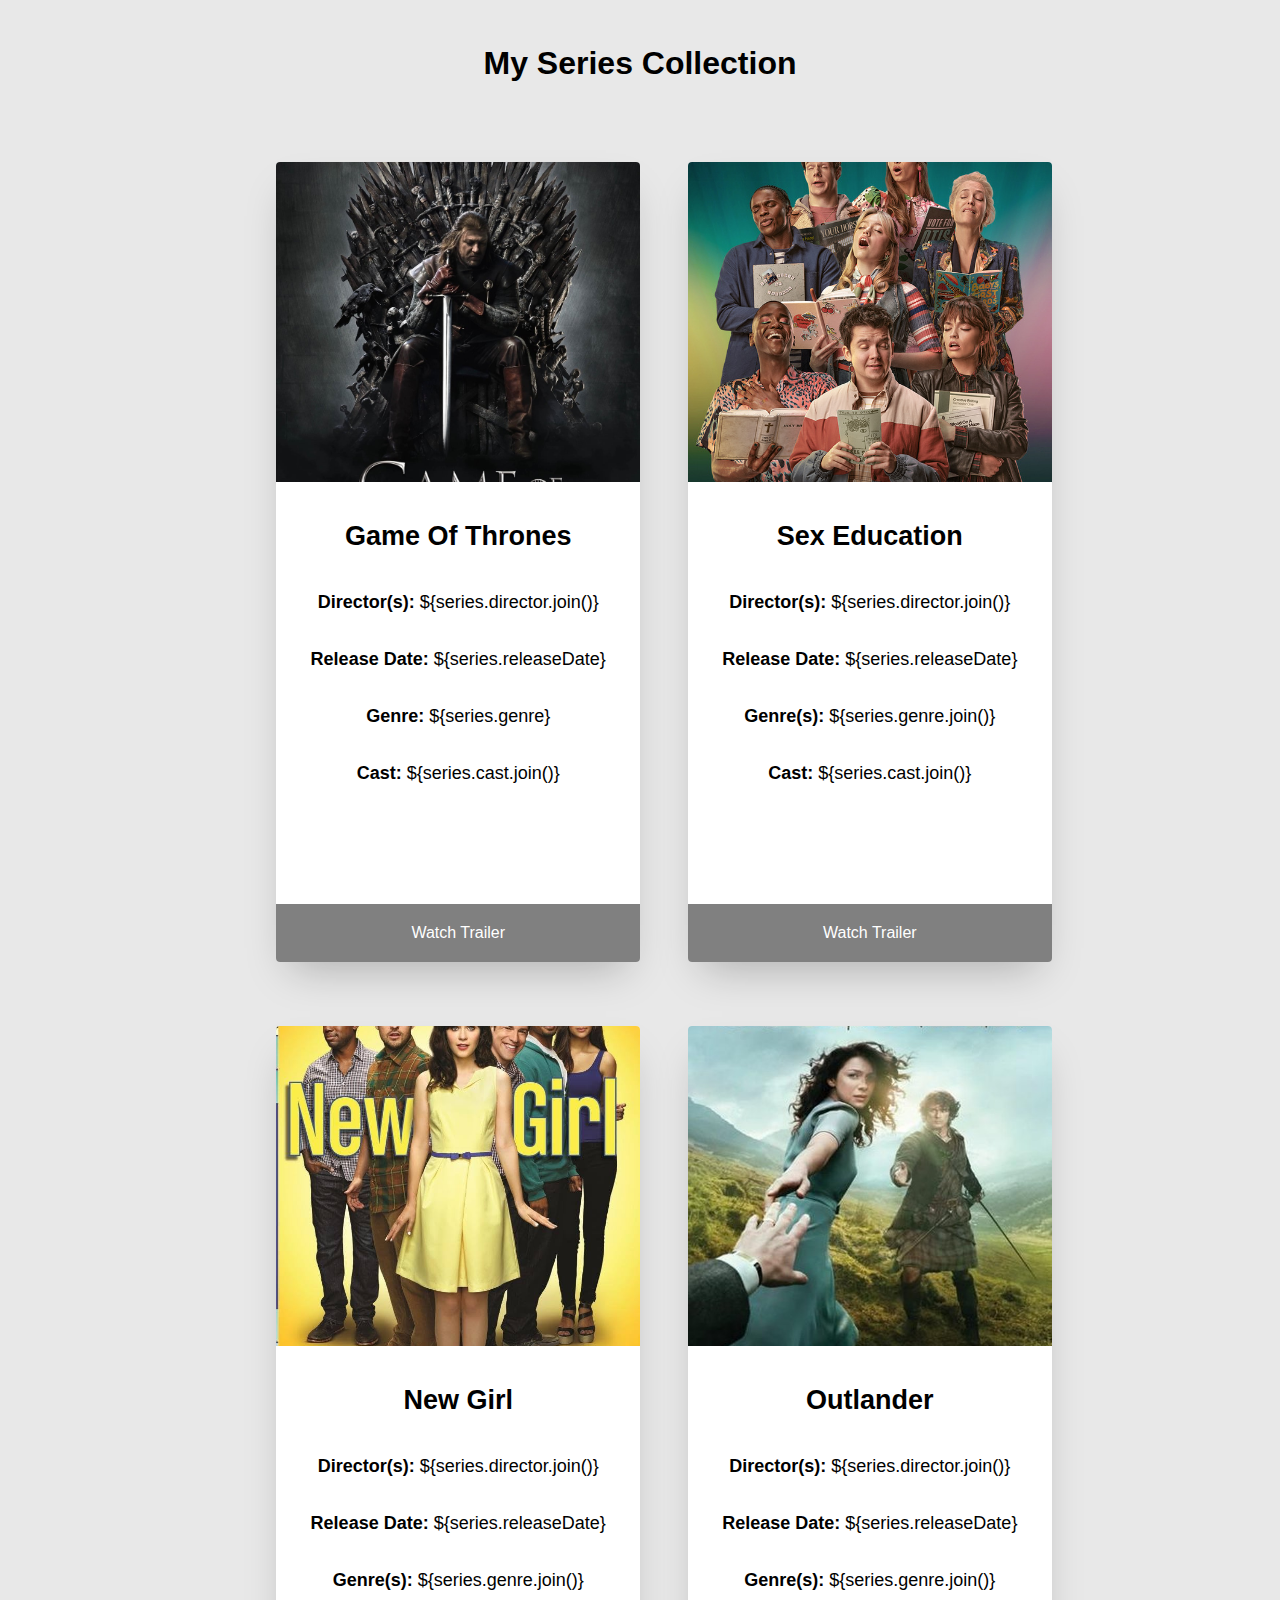
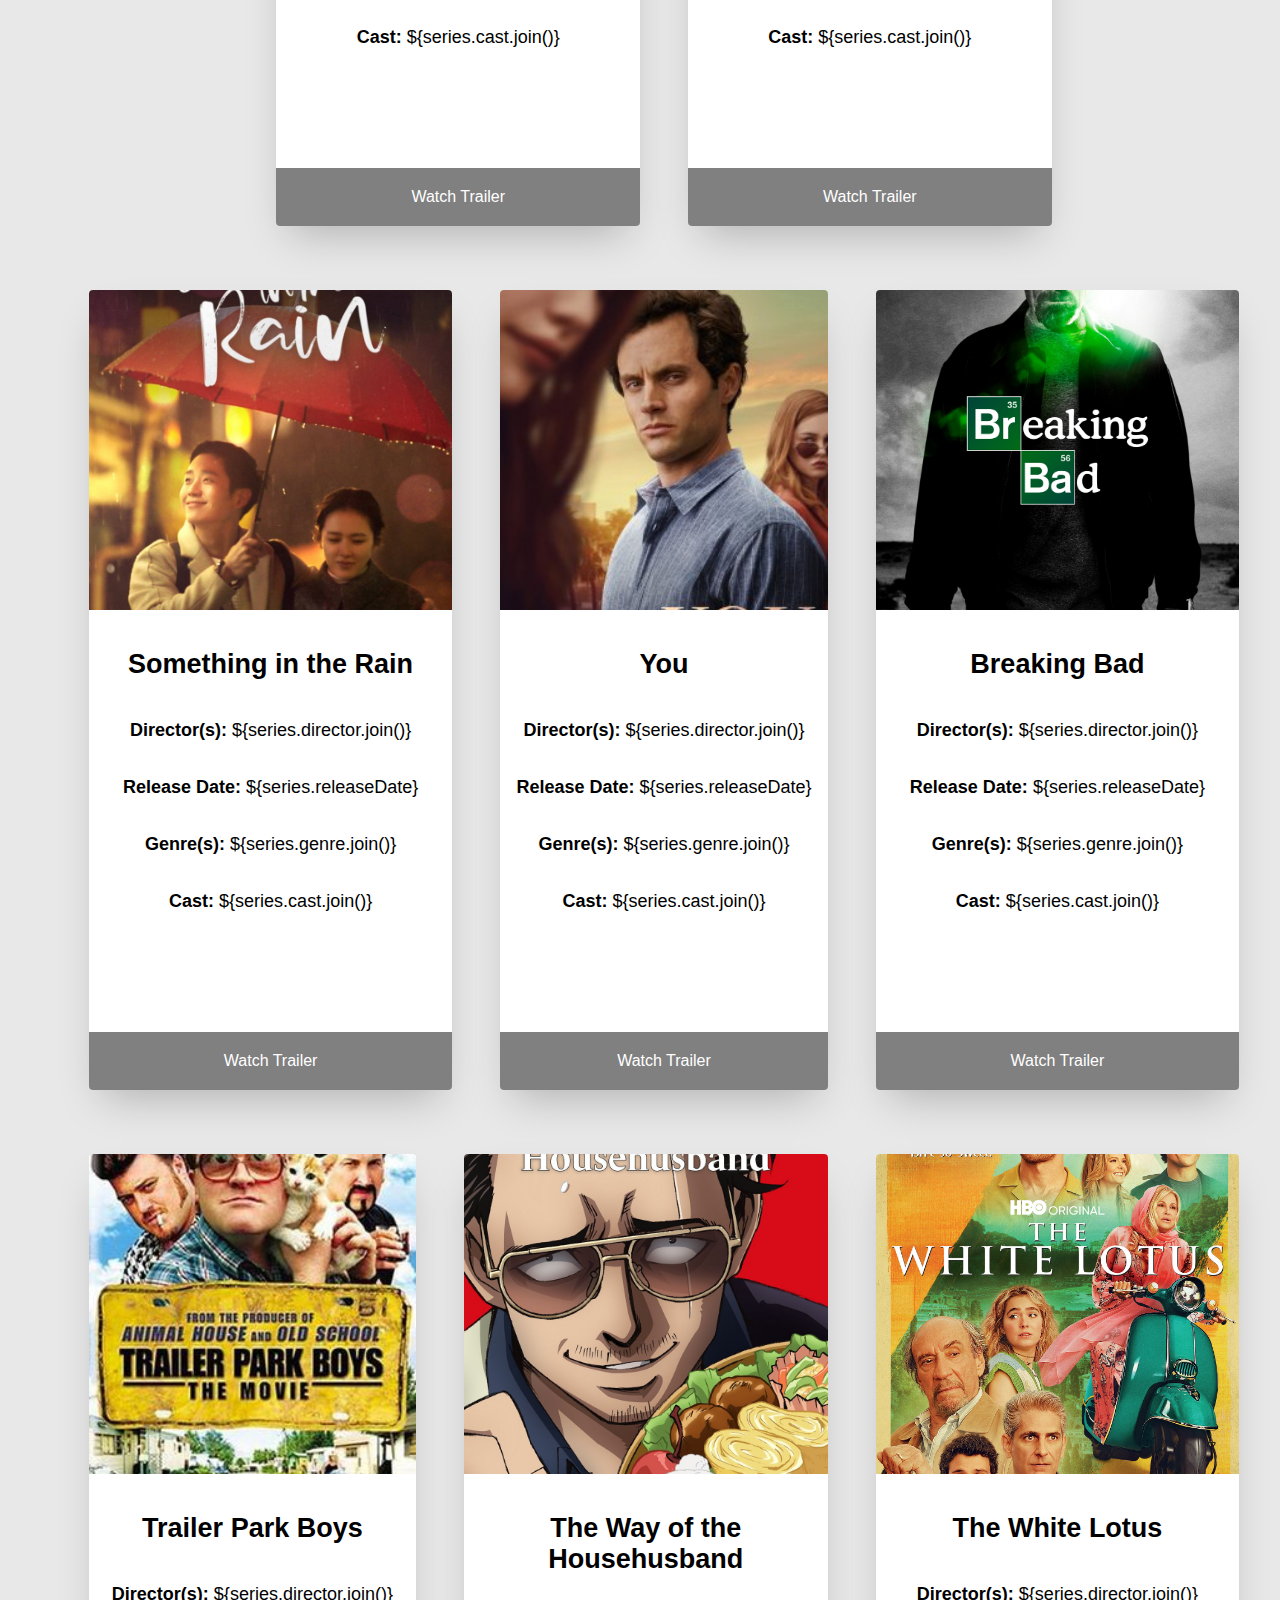
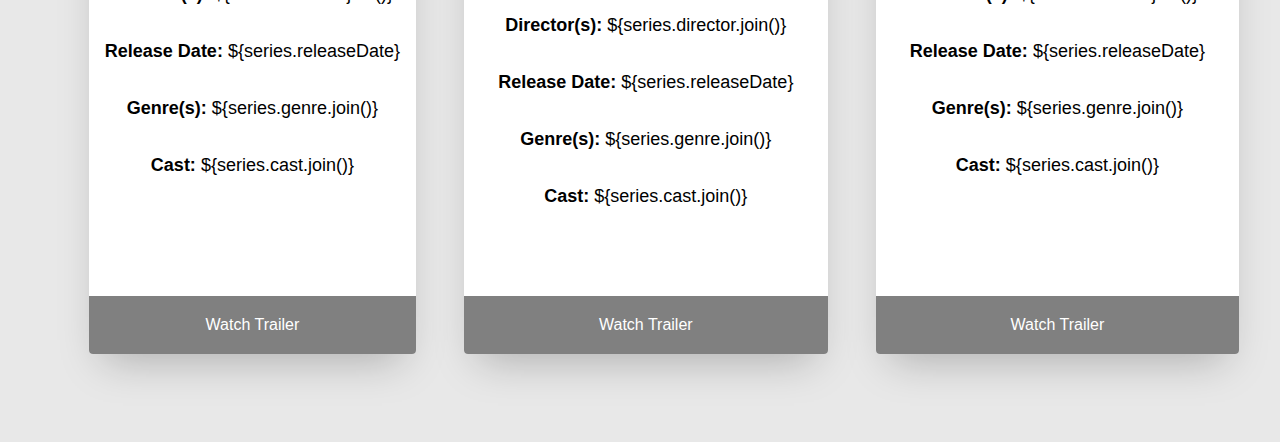
==== commit 3b5ddbd1: "add javascript" ====
--- a/3_Collection-project/index.html
+++ b/3_Collection-project/index.html
@@ -10,9 +10,8 @@
     <div class="container">
         <h1>My Series Collection</h1>
         <section class="card-container">
-            
         </section>
     </div>
-<script defer src="script.js"></script>
+    <script src="script.js"></script>
 </body>
 </html>